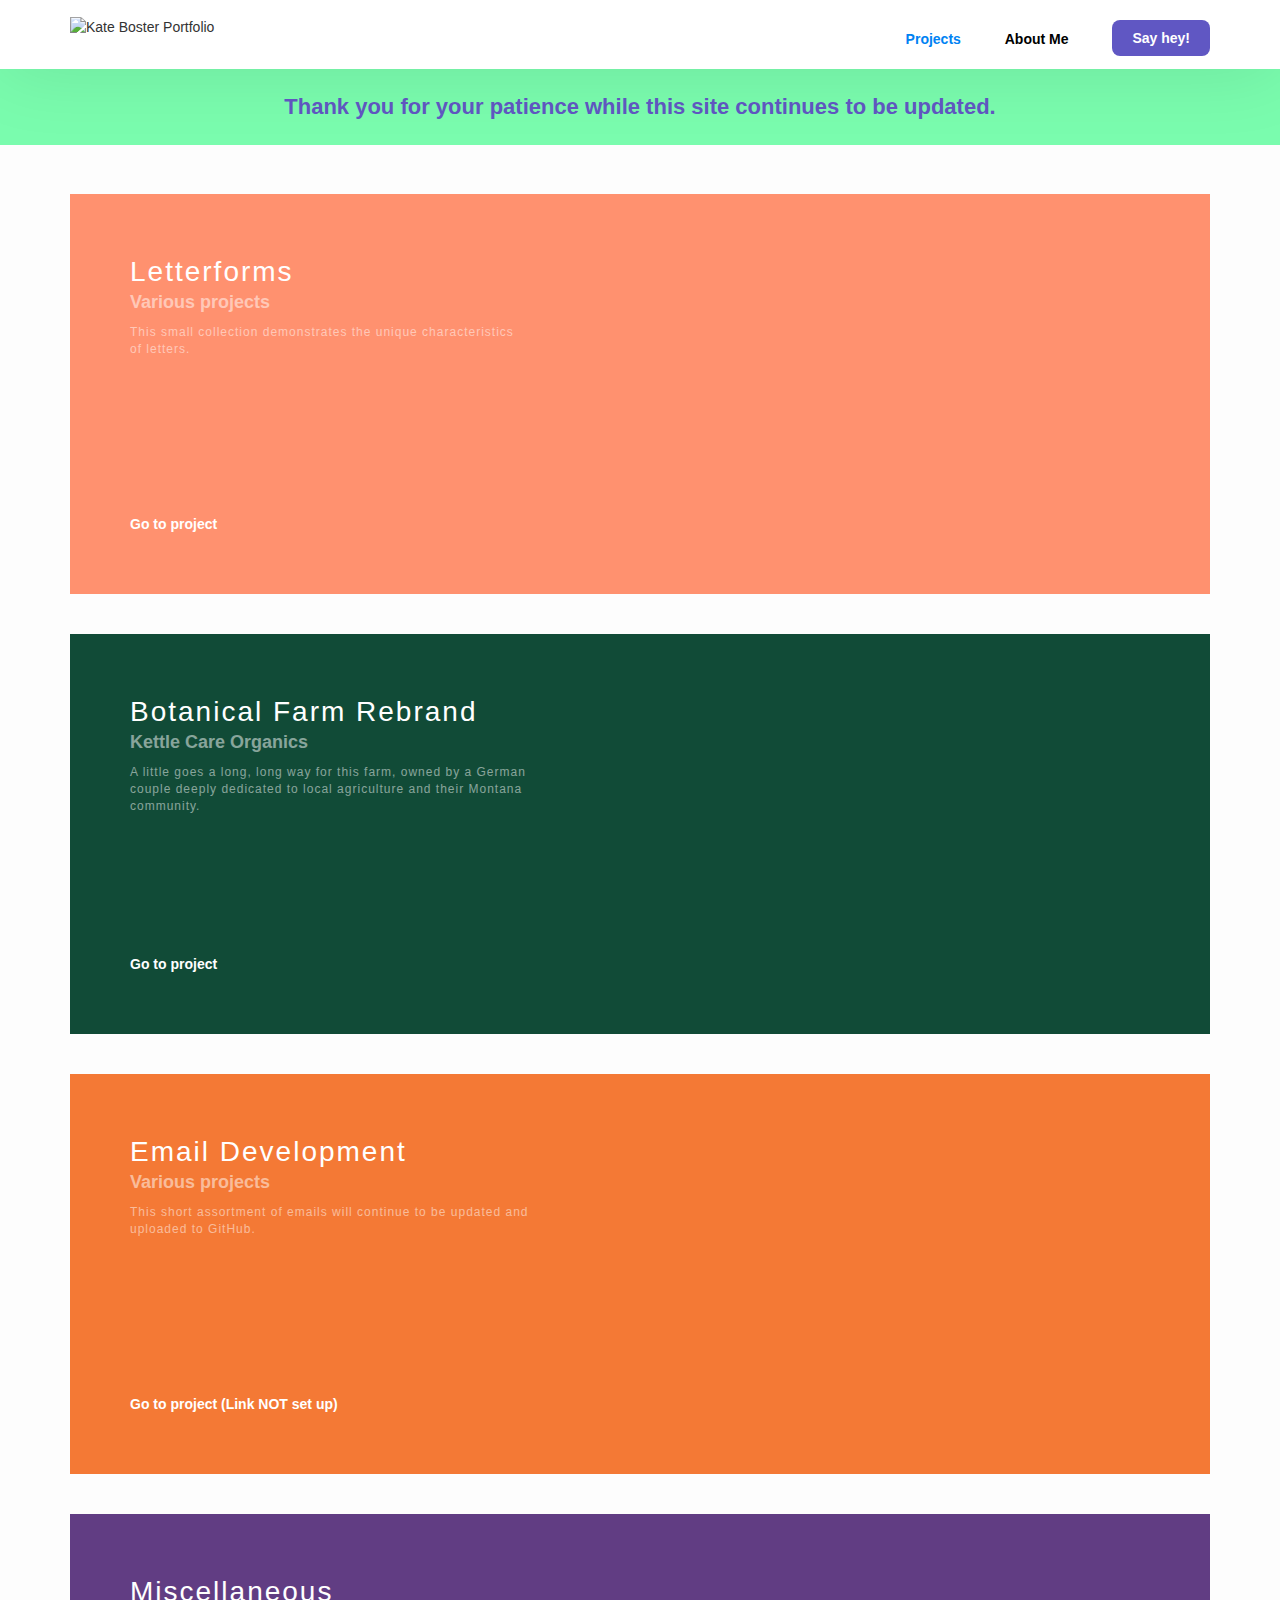
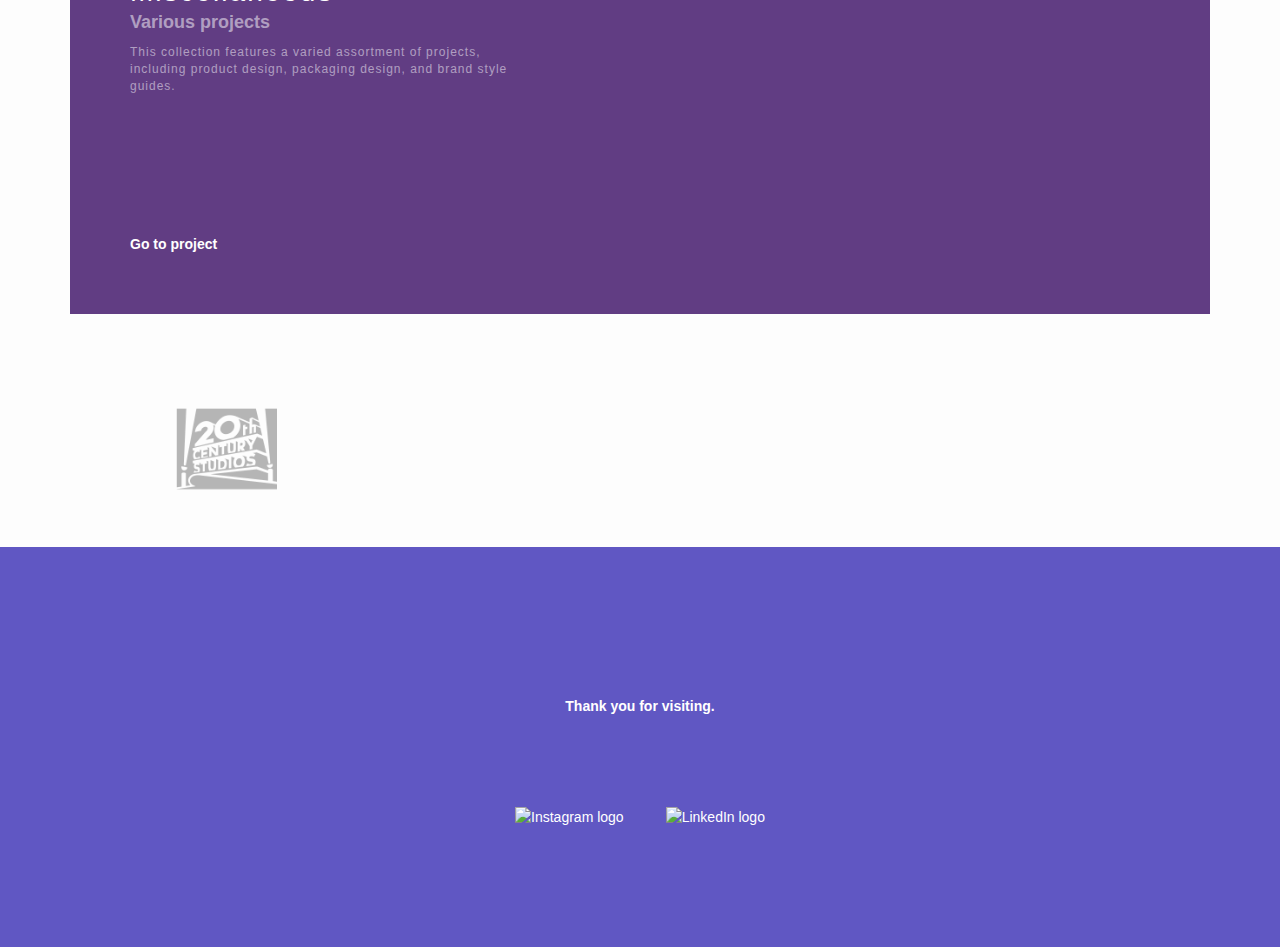
==== index.html @ 457a1add "Uploading directly" ====
<!DOCTYPE html><!--  Last Published: Wed Sep 04 2024 04:30:24 GMT+0000 (Coordinated Universal Time)  -->
<html data-wf-page="66d731d47c9ecb0f7d11a5f3" data-wf-site="66d731d47c9ecb0f7d11a5ff" lang="En">
<head>
  <meta charset="utf-8">
  <title>Kate Boster — Art Director/Sr.Graphic Designer</title>
  <meta content="I&#x27;m a freelance Art Director and Sr. Graphic Designer available to collaborate. I have the Midas touch. Want to find out how?" name="description">
  <meta content="Meet Kate Boster: Designer extraordinaire" property="og:title">
  <meta content="I&#x27;m a freelance Art Director and Sr. Graphic Designer available to collaborate. I have the Midas touch. Want to find out how?" property="og:description">
  <meta content="Meet Kate Boster: Designer extraordinaire" property="twitter:title">
  <meta content="I&#x27;m a freelance Art Director and Sr. Graphic Designer available to collaborate. I have the Midas touch. Want to find out how?" property="twitter:description">
  <meta property="og:type" content="website">
  <meta content="summary_large_image" name="twitter:card">
  <meta content="width=device-width, initial-scale=1" name="viewport">
  <link href="css/normalize.css" rel="stylesheet" type="text/css">
  <link href="css/webflow.css" rel="stylesheet" type="text/css">
  <link href="css/kateboster-c3c0c1fcd51ceb981d095907182e.webflow.css" rel="stylesheet" type="text/css">
  <link href="https://fonts.googleapis.com" rel="preconnect">
  <link href="https://fonts.gstatic.com" rel="preconnect" crossorigin="anonymous">
  <script src="https://ajax.googleapis.com/ajax/libs/webfont/1.6.26/webfont.js" type="text/javascript"></script>
  <script type="text/javascript">WebFont.load({  google: {    families: ["Inter:regular,600","DM Serif Display:regular"]  }});</script>
  <script type="text/javascript">!function(o,c){var n=c.documentElement,t=" w-mod-";n.className+=t+"js",("ontouchstart"in o||o.DocumentTouch&&c instanceof DocumentTouch)&&(n.className+=t+"touch")}(window,document);</script>
  <link href="images/favicon.png" rel="shortcut icon" type="image/x-icon">
  <link href="images/webclip.png" rel="apple-touch-icon">
</head>
<body>
  <div data-collapse="medium" data-animation="default" data-duration="400" data-easing="ease" data-easing2="ease" role="banner" class="navbar w-nav">
    <div class="container w-container">
      <a href="index.html" aria-current="page" class="brand w-nav-brand w--current"><img src="images/HeyKateLogo.gif" loading="lazy" width="196" alt="Kate Boster Portfolio" class="logo"></a>
      <nav role="navigation" class="nav-menu w-nav-menu">
        <a href="index.html" aria-current="page" class="nav-link w-nav-link w--current">Projects</a>
        <a href="about-me.html" class="nav-link w-nav-link">About Me</a>
        <a href="mailto:kateboster@gmail.com?subject=Saying%20hey%20Kate%20from%20your%20updated%20site" class="nav-link button w-nav-link">Say hey!</a>
      </nav>
      <div class="menu-button w-nav-button">
        <div class="icon w-icon-nav-menu"></div>
      </div>
    </div>
  </div>
  <div id="projects" class="section-8">
    <div class="container w-container">
      <h2 class="heading-4">Thank you for your patience while this site continues to be updated.</h2>
    </div>
  </div>
  <section>
    <div class="w-layout-blockcontainer container projects w-container">
      <div class="div-block-project">
        <div class="div-block-11">
          <div class="project-details">
            <h2 class="project-title">Letterforms</h2>
            <h4 class="heading-2">Various projects</h4>
            <p class="paragraph-2">This small collection demonstrates the unique characteristics of letters.</p>
            <a href="letterforms.html" class="link">Go to project</a>
          </div>
        </div><img src="images/KB_Portfolio_CoverImage_Letterforms.png" loading="lazy" sizes="(max-width: 479px) 96vw, (max-width: 767px) 92vw, (max-width: 1919px) 47vw, 770px" srcset="images/KB_Portfolio_CoverImage_Letterforms-p-500.png 500w, images/KB_Portfolio_CoverImage_Letterforms-p-800.png 800w, images/KB_Portfolio_CoverImage_Letterforms.png 1080w" alt="" class="image-5">
      </div>
      <div class="div-block-project color div-block-12">
        <div class="project-details">
          <h2 class="project-title">Botanical Farm Rebrand</h2>
          <h4 class="heading-2">Kettle Care Organics</h4>
          <p class="paragraph-2">A little goes a long, long way for this farm, owned by a German couple deeply dedicated to local agriculture and their Montana community.</p>
          <a href="kettlecare.html" class="link">Go to project</a>
        </div><img src="images/KettleCare1983_kate_boster_cover_3.png" loading="lazy" sizes="(max-width: 479px) 96vw, (max-width: 767px) 92vw, (max-width: 1919px) 47vw, 770px" srcset="images/KettleCare1983_kate_boster_cover_3-p-500.png 500w, images/KettleCare1983_kate_boster_cover_3.png 800w" alt="" class="image-5">
      </div>
      <div class="div-block-project color2">
        <div class="project-details">
          <h2 class="project-title">Email Development</h2>
          <h4 class="heading-2">Various projects</h4>
          <p class="paragraph-2">This short assortment of emails will continue to be updated and uploaded to GitHub.</p>
          <a href="#" class="link">Go to project (Link NOT set up)</a>
        </div><img src="images/COMDATA_ChargePass_3in1.gif" loading="lazy" alt="" class="image-5">
      </div>
      <div class="div-block-project color3">
        <div class="project-details">
          <h2 class="project-title">Miscellaneous</h2>
          <h4 class="heading-2">Various projects</h4>
          <p class="paragraph-2">This collection features a varied assortment of projects, including product design, packaging design, and brand style guides.</p>
          <a href="misc.html" class="link">Go to project</a>
        </div><img src="images/OPRFavoriteThings2017Logo_withslugtext.jpg" loading="lazy" sizes="(max-width: 479px) 96vw, (max-width: 767px) 92vw, (max-width: 1919px) 47vw, 770px" srcset="images/OPRFavoriteThings2017Logo_withslugtext-p-500.jpg 500w, images/OPRFavoriteThings2017Logo_withslugtext-p-800.jpg 800w, images/OPRFavoriteThings2017Logo_withslugtext-p-1080.jpg 1080w, images/OPRFavoriteThings2017Logo_withslugtext-p-1600.jpg 1600w, images/OPRFavoriteThings2017Logo_withslugtext-p-2000.jpg 2000w, images/OPRFavoriteThings2017Logo_withslugtext.jpg 2275w" alt="" class="image-5">
      </div>
    </div>
  </section>
  <section class="section-7">
    <div class="w-layout-blockcontainer container-5 w-container">
      <div class="div-block-8"><img src="images/20thCenturyFox.png" loading="lazy" alt="" class="image-13 icon-scale"><img src="images/UniversalStudios.png" loading="lazy" sizes="(max-width: 479px) 7vw, (max-width: 767px) 8vw, (max-width: 991px) 72.796875px, 112.796875px" srcset="images/UniversalStudios-p-500.png 500w, images/UniversalStudios.png 520w" alt="" class="image-14 icon-scale"><img src="images/OprahMagazine.png" loading="lazy" sizes="(max-width: 479px) 7vw, (max-width: 767px) 8vw, (max-width: 991px) 72.796875px, 112.796875px" srcset="images/OprahMagazine-p-500.png 500w, images/OprahMagazine.png 520w" alt="" class="image-18 icon-scale"><img src="images/PaulMitchell.png" loading="lazy" sizes="(max-width: 767px) 9vw, (max-width: 991px) 72.796875px, 100px" srcset="images/PaulMitchell-p-500.png 500w, images/PaulMitchell.png 520w" alt="" class="image-15 icon-scale"><img src="images/Schwarzkopf.png" loading="lazy" sizes="(max-width: 767px) 9vw, (max-width: 991px) 72.796875px, 112.796875px" srcset="images/Schwarzkopf-p-500.png 500w, images/Schwarzkopf.png 520w" alt="" class="image-16 icon-scale"><img src="images/BootBarn.png" loading="lazy" sizes="(max-width: 767px) 9vw, (max-width: 991px) 72.796875px, 112.796875px" srcset="images/BootBarn-p-500.png 500w, images/BootBarn.png 520w" alt="" class="image-17 icon-scale"></div>
    </div>
  </section>
  <div class="section footer">
    <div class="container w-container">
      <div class="footer-holder"><img src="images/HeyKateLogo.png" loading="lazy" width="187" alt="" class="image">
        <p class="footer-paragraph"><strong>Thank you for visiting.</strong></p>
        <div class="div-block-18">
          <a href="mailto:kateboster@gmail.com?subject=Saying%20hey%20Kate%20from%20your%20updated%20site." class="email w-inline-block"><img src="images/message.png" loading="lazy" sizes="40px" srcset="images/message-p-500.png 500w, images/message.png 512w" alt="" class="image-45"></a>
        </div>
        <div class="social-wrapper">
          <a href="https://www.instagram.com/madly_curious" target="_blank" class="social-link w-inline-block"><img src="images/Instagram.svg" loading="lazy" alt="Instagram logo" class="image-43"></a><img src="images/GitHubIcon.png" loading="lazy" alt="" class="image-6">
          <a href="https://www.linkedin.com/in/kateboster/" class="social-link w-inline-block"><img src="images/LinkedIn.svg" loading="lazy" alt="LinkedIn logo" class="image-42"></a>
        </div>
      </div>
    </div>
  </div>
  <script src="https://d3e54v103j8qbb.cloudfront.net/js/jquery-3.5.1.min.dc5e7f18c8.js?site=66d731d47c9ecb0f7d11a5ff" type="text/javascript" integrity="sha256-9/aliU8dGd2tb6OSsuzixeV4y/faTqgFtohetphbbj0=" crossorigin="anonymous"></script>
  <script src="js/webflow.js" type="text/javascript"></script>
</body>
</html>
---- css/webflow.css ----
@font-face {
  font-family: 'webflow-icons';
  src: url("[data-uri]") format('truetype');
  font-weight: normal;
  font-style: normal;
}
[class^="w-icon-"],
[class*=" w-icon-"] {
  /* use !important to prevent issues with browser extensions that change fonts */
  font-family: 'webflow-icons' !important;
  speak: none;
  font-style: normal;
  font-weight: normal;
  font-variant: normal;
  text-transform: none;
  line-height: 1;
  /* Better Font Rendering =========== */
  -webkit-font-smoothing: antialiased;
  -moz-osx-font-smoothing: grayscale;
}
.w-icon-slider-right:before {
  content: "\e600";
}
.w-icon-slider-left:before {
  content: "\e601";
}
.w-icon-nav-menu:before {
  content: "\e602";
}
.w-icon-arrow-down:before,
.w-icon-dropdown-toggle:before {
  content: "\e603";
}
.w-icon-file-upload-remove:before {
  content: "\e900";
}
.w-icon-file-upload-icon:before {
  content: "\e903";
}
* {
  -webkit-box-sizing: border-box;
  -moz-box-sizing: border-box;
  box-sizing: border-box;
}
html {
  height: 100%;
}
body {
  margin: 0;
  min-height: 100%;
  background-color: #fff;
  font-family: Arial, sans-serif;
  font-size: 14px;
  line-height: 20px;
  color: #333;
}
img {
  max-width: 100%;
  vertical-align: middle;
  display: inline-block;
}
html.w-mod-touch * {
  background-attachment: scroll !important;
}
.w-block {
  display: block;
}
.w-inline-block {
  max-width: 100%;
  display: inline-block;
}
.w-clearfix:before,
.w-clearfix:after {
  content: " ";
  display: table;
  grid-column-start: 1;
  grid-row-start: 1;
  grid-column-end: 2;
  grid-row-end: 2;
}
.w-clearfix:after {
  clear: both;
}
.w-hidden {
  display: none;
}
.w-button {
  display: inline-block;
  padding: 9px 15px;
  background-color: #3898EC;
  color: white;
  border: 0;
  line-height: inherit;
  text-decoration: none;
  cursor: pointer;
  border-radius: 0;
}
input.w-button {
  -webkit-appearance: button;
}
html[data-w-dynpage] [data-w-cloak] {
  color: transparent !important;
}
.w-code-block {
  margin: unset;
}
pre.w-code-block code {
  all: inherit;
}
.w-optimization {
  display: contents;
}
.w-webflow-badge,
.w-webflow-badge * {
  position: static;
  left: auto;
  top: auto;
  right: auto;
  bottom: auto;
  z-index: auto;
  display: block;
  visibility: visible;
  overflow: visible;
  overflow-x: visible;
  overflow-y: visible;
  box-sizing: border-box;
  width: auto;
  height: auto;
  max-height: none;
  max-width: none;
  min-height: 0;
  min-width: 0;
  margin: 0;
  padding: 0;
  float: none;
  clear: none;
  border: 0 none transparent;
  border-radius: 0;
  background: none;
  background-image: none;
  background-position: 0% 0%;
  background-size: auto auto;
  background-repeat: repeat;
  background-origin: padding-box;
  background-clip: border-box;
  background-attachment: scroll;
  background-color: transparent;
  box-shadow: none;
  opacity: 1;
  transform: none;
  transition: none;
  direction: ltr;
  font-family: inherit;
  font-weight: inherit;
  color: inherit;
  font-size: inherit;
  line-height: inherit;
  font-style: inherit;
  font-variant: inherit;
  text-align: inherit;
  letter-spacing: inherit;
  text-decoration: inherit;
  text-indent: 0;
  text-transform: inherit;
  list-style-type: disc;
  text-shadow: none;
  font-smoothing: auto;
  vertical-align: baseline;
  cursor: inherit;
  white-space: inherit;
  word-break: normal;
  word-spacing: normal;
  word-wrap: normal;
}
.w-webflow-badge {
  position: fixed !important;
  display: inline-block !important;
  visibility: visible !important;
  z-index: 2147483647 !important;
  top: auto !important;
  right: 12px !important;
  bottom: 12px !important;
  left: auto !important;
  color: #aaadb0 !important;
  background-color: #fff !important;
  border-radius: 3px !important;
  padding: 6px !important;
  font-size: 12px !important;
  opacity: 1 !important;
  line-height: 14px !important;
  text-decoration: none !important;
  transform: none !important;
  margin: 0 !important;
  width: auto !important;
  height: auto !important;
  overflow: visible !important;
  white-space: nowrap;
  box-shadow: 0 0 0 1px rgba(0, 0, 0, 0.1), 0px 1px 3px rgba(0, 0, 0, 0.1);
  cursor: pointer;
}
.w-webflow-badge > img {
  display: inline-block !important;
  visibility: visible !important;
  opacity: 1 !important;
  vertical-align: middle !important;
}
h1,
h2,
h3,
h4,
h5,
h6 {
  font-weight: bold;
  margin-bottom: 10px;
}
h1 {
  font-size: 38px;
  line-height: 44px;
  margin-top: 20px;
}
h2 {
  font-size: 32px;
  line-height: 36px;
  margin-top: 20px;
}
h3 {
  font-size: 24px;
  line-height: 30px;
  margin-top: 20px;
}
h4 {
  font-size: 18px;
  line-height: 24px;
  margin-top: 10px;
}
h5 {
  font-size: 14px;
  line-height: 20px;
  margin-top: 10px;
}
h6 {
  font-size: 12px;
  line-height: 18px;
  margin-top: 10px;
}
p {
  margin-top: 0;
  margin-bottom: 10px;
}
blockquote {
  margin: 0 0 10px 0;
  padding: 10px 20px;
  border-left: 5px solid #E2E2E2;
  font-size: 18px;
  line-height: 22px;
}
figure {
  margin: 0;
  margin-bottom: 10px;
}
figcaption {
  margin-top: 5px;
  text-align: center;
}
ul,
ol {
  margin-top: 0px;
  margin-bottom: 10px;
  padding-left: 40px;
}
.w-list-unstyled {
  padding-left: 0;
  list-style: none;
}
.w-embed:before,
.w-embed:after {
  content: " ";
  display: table;
  grid-column-start: 1;
  grid-row-start: 1;
  grid-column-end: 2;
  grid-row-end: 2;
}
.w-embed:after {
  clear: both;
}
.w-video {
  width: 100%;
  position: relative;
  padding: 0;
}
.w-video iframe,
.w-video object,
.w-video embed {
  position: absolute;
  top: 0;
  left: 0;
  width: 100%;
  height: 100%;
  border: none;
}
fieldset {
  padding: 0;
  margin: 0;
  border: 0;
}
button,
[type='button'],
[type='reset'] {
  border: 0;
  cursor: pointer;
  -webkit-appearance: button;
}
.w-form {
  margin: 0 0 15px;
}
.w-form-done {
  display: none;
  padding: 20px;
  text-align: center;
  background-color: #dddddd;
}
.w-form-fail {
  display: none;
  margin-top: 10px;
  padding: 10px;
  background-color: #ffdede;
}
label {
  display: block;
  margin-bottom: 5px;
  font-weight: bold;
}
.w-input,
.w-select {
  display: block;
  width: 100%;
  height: 38px;
  padding: 8px 12px;
  margin-bottom: 10px;
  font-size: 14px;
  line-height: 1.42857143;
  color: #333333;
  vertical-align: middle;
  background-color: #ffffff;
  border: 1px solid #cccccc;
}
.w-input::placeholder,
.w-select::placeholder {
  color: #999;
}
.w-input:focus,
.w-select:focus {
  border-color: #3898EC;
  outline: 0;
}
.w-input[disabled],
.w-select[disabled],
.w-input[readonly],
.w-select[readonly],
fieldset[disabled] .w-input,
fieldset[disabled] .w-select {
  cursor: not-allowed;
}
.w-input[disabled]:not(.w-input-disabled),
.w-select[disabled]:not(.w-input-disabled),
.w-input[readonly],
.w-select[readonly],
fieldset[disabled]:not(.w-input-disabled) .w-input,
fieldset[disabled]:not(.w-input-disabled) .w-select {
  background-color: #eeeeee;
}
textarea.w-input,
textarea.w-select {
  height: auto;
}
.w-select {
  background-color: #f3f3f3;
}
.w-select[multiple] {
  height: auto;
}
.w-form-label {
  display: inline-block;
  cursor: pointer;
  font-weight: normal;
  margin-bottom: 0px;
}
.w-radio {
  display: block;
  margin-bottom: 5px;
  padding-left: 20px;
}
.w-radio:before,
.w-radio:after {
  content: " ";
  display: table;
  grid-column-start: 1;
  grid-row-start: 1;
  grid-column-end: 2;
  grid-row-end: 2;
}
.w-radio:after {
  clear: both;
}
.w-radio-input {
  margin: 4px 0 0;
  line-height: normal;
  float: left;
  margin-left: -20px;
}
.w-radio-input {
  margin-top: 3px;
}
.w-file-upload {
  display: block;
  margin-bottom: 10px;
}
.w-file-upload-input {
  width: 0.1px;
  height: 0.1px;
  opacity: 0;
  overflow: hidden;
  position: absolute;
  z-index: -100;
}
.w-file-upload-default,
.w-file-upload-uploading,
.w-file-upload-success {
  display: inline-block;
  color: #333333;
}
.w-file-upload-error {
  display: block;
  margin-top: 10px;
}
.w-file-upload-default.w-hidden,
.w-file-upload-uploading.w-hidden,
.w-file-upload-error.w-hidden,
.w-file-upload-success.w-hidden {
  display: none;
}
.w-file-upload-uploading-btn {
  display: flex;
  font-size: 14px;
  font-weight: normal;
  cursor: pointer;
  margin: 0;
  padding: 8px 12px;
  border: 1px solid #cccccc;
  background-color: #fafafa;
}
.w-file-upload-file {
  display: flex;
  flex-grow: 1;
  justify-content: space-between;
  margin: 0;
  padding: 8px 9px 8px 11px;
  border: 1px solid #cccccc;
  background-color: #fafafa;
}
.w-file-upload-file-name {
  font-size: 14px;
  font-weight: normal;
  display: block;
}
.w-file-remove-link {
  margin-top: 3px;
  margin-left: 10px;
  width: auto;
  height: auto;
  padding: 3px;
  display: block;
  cursor: pointer;
}
.w-icon-file-upload-remove {
  margin: auto;
  font-size: 10px;
}
.w-file-upload-error-msg {
  display: inline-block;
  color: #ea384c;
  padding: 2px 0;
}
.w-file-upload-info {
  display: inline-block;
  line-height: 38px;
  padding: 0 12px;
}
.w-file-upload-label {
  display: inline-block;
  font-size: 14px;
  font-weight: normal;
  cursor: pointer;
  margin: 0;
  padding: 8px 12px;
  border: 1px solid #cccccc;
  background-color: #fafafa;
}
.w-icon-file-upload-icon,
.w-icon-file-upload-uploading {
  display: inline-block;
  margin-right: 8px;
  width: 20px;
}
.w-icon-file-upload-uploading {
  height: 20px;
}
.w-container {
  margin-left: auto;
  margin-right: auto;
  max-width: 940px;
}
.w-container:before,
.w-container:after {
  content: " ";
  display: table;
  grid-column-start: 1;
  grid-row-start: 1;
  grid-column-end: 2;
  grid-row-end: 2;
}
.w-container:after {
  clear: both;
}
.w-container .w-row {
  margin-left: -10px;
  margin-right: -10px;
}
.w-row:before,
.w-row:after {
  content: " ";
  display: table;
  grid-column-start: 1;
  grid-row-start: 1;
  grid-column-end: 2;
  grid-row-end: 2;
}
.w-row:after {
  clear: both;
}
.w-row .w-row {
  margin-left: 0;
  margin-right: 0;
}
.w-col {
  position: relative;
  float: left;
  width: 100%;
  min-height: 1px;
  padding-left: 10px;
  padding-right: 10px;
}
.w-col .w-col {
  padding-left: 0;
  padding-right: 0;
}
.w-col-1 {
  width: 8.33333333%;
}
.w-col-2 {
  width: 16.66666667%;
}
.w-col-3 {
  width: 25%;
}
.w-col-4 {
  width: 33.33333333%;
}
.w-col-5 {
  width: 41.66666667%;
}
.w-col-6 {
  width: 50%;
}
.w-col-7 {
  width: 58.33333333%;
}
.w-col-8 {
  width: 66.66666667%;
}
.w-col-9 {
  width: 75%;
}
.w-col-10 {
  width: 83.33333333%;
}
.w-col-11 {
  width: 91.66666667%;
}
.w-col-12 {
  width: 100%;
}
.w-hidden-main {
  display: none !important;
}
@media screen and (max-width: 991px) {
  .w-container {
    max-width: 728px;
  }
  .w-hidden-main {
    display: inherit !important;
  }
  .w-hidden-medium {
    display: none !important;
  }
  .w-col-medium-1 {
    width: 8.33333333%;
  }
  .w-col-medium-2 {
    width: 16.66666667%;
  }
  .w-col-medium-3 {
    width: 25%;
  }
  .w-col-medium-4 {
    width: 33.33333333%;
  }
  .w-col-medium-5 {
    width: 41.66666667%;
  }
  .w-col-medium-6 {
    width: 50%;
  }
  .w-col-medium-7 {
    width: 58.33333333%;
  }
  .w-col-medium-8 {
    width: 66.66666667%;
  }
  .w-col-medium-9 {
    width: 75%;
  }
  .w-col-medium-10 {
    width: 83.33333333%;
  }
  .w-col-medium-11 {
    width: 91.66666667%;
  }
  .w-col-medium-12 {
    width: 100%;
  }
  .w-col-stack {
    width: 100%;
    left: auto;
    right: auto;
  }
}
@media screen and (max-width: 767px) {
  .w-hidden-main {
    display: inherit !important;
  }
  .w-hidden-medium {
    display: inherit !important;
  }
  .w-hidden-small {
    display: none !important;
  }
  .w-row,
  .w-container .w-row {
    margin-left: 0;
    margin-right: 0;
  }
  .w-col {
    width: 100%;
    left: auto;
    right: auto;
  }
  .w-col-small-1 {
    width: 8.33333333%;
  }
  .w-col-small-2 {
    width: 16.66666667%;
  }
  .w-col-small-3 {
    width: 25%;
  }
  .w-col-small-4 {
    width: 33.33333333%;
  }
  .w-col-small-5 {
    width: 41.66666667%;
  }
  .w-col-small-6 {
    width: 50%;
  }
  .w-col-small-7 {
    width: 58.33333333%;
  }
  .w-col-small-8 {
    width: 66.66666667%;
  }
  .w-col-small-9 {
    width: 75%;
  }
  .w-col-small-10 {
    width: 83.33333333%;
  }
  .w-col-small-11 {
    width: 91.66666667%;
  }
  .w-col-small-12 {
    width: 100%;
  }
}
@media screen and (max-width: 479px) {
  .w-container {
    max-width: none;
  }
  .w-hidden-main {
    display: inherit !important;
  }
  .w-hidden-medium {
    display: inherit !important;
  }
  .w-hidden-small {
    display: inherit !important;
  }
  .w-hidden-tiny {
    display: none !important;
  }
  .w-col {
    width: 100%;
  }
  .w-col-tiny-1 {
    width: 8.33333333%;
  }
  .w-col-tiny-2 {
    width: 16.66666667%;
  }
  .w-col-tiny-3 {
    width: 25%;
  }
  .w-col-tiny-4 {
    width: 33.33333333%;
  }
  .w-col-tiny-5 {
    width: 41.66666667%;
  }
  .w-col-tiny-6 {
    width: 50%;
  }
  .w-col-tiny-7 {
    width: 58.33333333%;
  }
  .w-col-tiny-8 {
    width: 66.66666667%;
  }
  .w-col-tiny-9 {
    width: 75%;
  }
  .w-col-tiny-10 {
    width: 83.33333333%;
  }
  .w-col-tiny-11 {
    width: 91.66666667%;
  }
  .w-col-tiny-12 {
    width: 100%;
  }
}
.w-widget {
  position: relative;
}
.w-widget-map {
  width: 100%;
  height: 400px;
}
.w-widget-map label {
  width: auto;
  display: inline;
}
.w-widget-map img {
  max-width: inherit;
}
.w-widget-map .gm-style-iw {
  text-align: center;
}
.w-widget-map .gm-style-iw > button {
  display: none !important;
}
.w-widget-twitter {
  overflow: hidden;
}
.w-widget-twitter-count-shim {
  display: inline-block;
  vertical-align: top;
  position: relative;
  width: 28px;
  height: 20px;
  text-align: center;
  background: white;
  border: #758696 solid 1px;
  border-radius: 3px;
}
.w-widget-twitter-count-shim * {
  pointer-events: none;
  user-select: none;
}
.w-widget-twitter-count-shim .w-widget-twitter-count-inner {
  position: relative;
  font-size: 15px;
  line-height: 12px;
  text-align: center;
  color: #999;
  font-family: serif;
}
.w-widget-twitter-count-shim .w-widget-twitter-count-clear {
  position: relative;
  display: block;
}
.w-widget-twitter-count-shim.w--large {
  width: 36px;
  height: 28px;
}
.w-widget-twitter-count-shim.w--large .w-widget-twitter-count-inner {
  font-size: 18px;
  line-height: 18px;
}
.w-widget-twitter-count-shim:not(.w--vertical) {
  margin-left: 5px;
  margin-right: 8px;
}
.w-widget-twitter-count-shim:not(.w--vertical).w--large {
  margin-left: 6px;
}
.w-widget-twitter-count-shim:not(.w--vertical):before,
.w-widget-twitter-count-shim:not(.w--vertical):after {
  top: 50%;
  left: 0;
  border: solid transparent;
  content: ' ';
  height: 0;
  width: 0;
  position: absolute;
  pointer-events: none;
}
.w-widget-twitter-count-shim:not(.w--vertical):before {
  border-color: rgba(117, 134, 150, 0);
  border-right-color: #5d6c7b;
  border-width: 4px;
  margin-left: -9px;
  margin-top: -4px;
}
.w-widget-twitter-count-shim:not(.w--vertical).w--large:before {
  border-width: 5px;
  margin-left: -10px;
  margin-top: -5px;
}
.w-widget-twitter-count-shim:not(.w--vertical):after {
  border-color: rgba(255, 255, 255, 0);
  border-right-color: white;
  border-width: 4px;
  margin-left: -8px;
  margin-top: -4px;
}
.w-widget-twitter-count-shim:not(.w--vertical).w--large:after {
  border-width: 5px;
  margin-left: -9px;
  margin-top: -5px;
}
.w-widget-twitter-count-shim.w--vertical {
  width: 61px;
  height: 33px;
  margin-bottom: 8px;
}
.w-widget-twitter-count-shim.w--vertical:before,
.w-widget-twitter-count-shim.w--vertical:after {
  top: 100%;
  left: 50%;
  border: solid transparent;
  content: ' ';
  height: 0;
  width: 0;
  position: absolute;
  pointer-events: none;
}
.w-widget-twitter-count-shim.w--vertical:before {
  border-color: rgba(117, 134, 150, 0);
  border-top-color: #5d6c7b;
  border-width: 5px;
  margin-left: -5px;
}
.w-widget-twitter-count-shim.w--vertical:after {
  border-color: rgba(255, 255, 255, 0);
  border-top-color: white;
  border-width: 4px;
  margin-left: -4px;
}
.w-widget-twitter-count-shim.w--vertical .w-widget-twitter-count-inner {
  font-size: 18px;
  line-height: 22px;
}
.w-widget-twitter-count-shim.w--vertical.w--large {
  width: 76px;
}
.w-background-video {
  position: relative;
  overflow: hidden;
  height: 500px;
  color: white;
}
.w-background-video > video {
  background-size: cover;
  background-position: 50% 50%;
  position: absolute;
  margin: auto;
  width: 100%;
  height: 100%;
  right: -100%;
  bottom: -100%;
  top: -100%;
  left: -100%;
  object-fit: cover;
  z-index: -100;
}
.w-background-video > video::-webkit-media-controls-start-playback-button {
  display: none !important;
  -webkit-appearance: none;
}
.w-background-video--control {
  position: absolute;
  bottom: 1em;
  right: 1em;
  background-color: transparent;
  padding: 0;
}
.w-background-video--control > [hidden] {
  display: none !important;
}
.w-slider {
  position: relative;
  height: 300px;
  text-align: center;
  background: #dddddd;
  clear: both;
  -webkit-tap-highlight-color: rgba(0, 0, 0, 0);
  tap-highlight-color: rgba(0, 0, 0, 0);
}
.w-slider-mask {
  position: relative;
  display: block;
  overflow: hidden;
  z-index: 1;
  left: 0;
  right: 0;
  height: 100%;
  white-space: nowrap;
}
.w-slide {
  position: relative;
  display: inline-block;
  vertical-align: top;
  width: 100%;
  height: 100%;
  white-space: normal;
  text-align: left;
}
.w-slider-nav {
  position: absolute;
  z-index: 2;
  top: auto;
  right: 0;
  bottom: 0;
  left: 0;
  margin: auto;
  padding-top: 10px;
  height: 40px;
  text-align: center;
  -webkit-tap-highlight-color: rgba(0, 0, 0, 0);
  tap-highlight-color: rgba(0, 0, 0, 0);
}
.w-slider-nav.w-round > div {
  border-radius: 100%;
}
.w-slider-nav.w-num > div {
  width: auto;
  height: auto;
  padding: 0.2em 0.5em;
  font-size: inherit;
  line-height: inherit;
}
.w-slider-nav.w-shadow > div {
  box-shadow: 0 0 3px rgba(51, 51, 51, 0.4);
}
.w-slider-nav-invert {
  color: #fff;
}
.w-slider-nav-invert > div {
  background-color: rgba(34, 34, 34, 0.4);
}
.w-slider-nav-invert > div.w-active {
  background-color: #222;
}
.w-slider-dot {
  position: relative;
  display: inline-block;
  width: 1em;
  height: 1em;
  background-color: rgba(255, 255, 255, 0.4);
  cursor: pointer;
  margin: 0 3px 0.5em;
  transition: background-color 100ms, color 100ms;
}
.w-slider-dot.w-active {
  background-color: #fff;
}
.w-slider-dot:focus {
  outline: none;
  box-shadow: 0px 0px 0px 2px #fff;
}
.w-slider-dot:focus.w-active {
  box-shadow: none;
}
.w-slider-arrow-left,
.w-slider-arrow-right {
  position: absolute;
  width: 80px;
  top: 0;
  right: 0;
  bottom: 0;
  left: 0;
  margin: auto;
  cursor: pointer;
  overflow: hidden;
  color: white;
  font-size: 40px;
  -webkit-tap-highlight-color: rgba(0, 0, 0, 0);
  tap-highlight-color: rgba(0, 0, 0, 0);
  user-select: none;
}
.w-slider-arrow-left [class^='w-icon-'],
.w-slider-arrow-right [class^='w-icon-'],
.w-slider-arrow-left [class*=' w-icon-'],
.w-slider-arrow-right [class*=' w-icon-'] {
  position: absolute;
}
.w-slider-arrow-left:focus,
.w-slider-arrow-right:focus {
  outline: 0;
}
.w-slider-arrow-left {
  z-index: 3;
  right: auto;
}
.w-slider-arrow-right {
  z-index: 4;
  left: auto;
}
.w-icon-slider-left,
.w-icon-slider-right {
  top: 0;
  right: 0;
  bottom: 0;
  left: 0;
  margin: auto;
  width: 1em;
  height: 1em;
}
.w-slider-aria-label {
  border: 0;
  clip: rect(0 0 0 0);
  height: 1px;
  margin: -1px;
  overflow: hidden;
  padding: 0;
  position: absolute;
  width: 1px;
}
.w-slider-force-show {
  display: block !important;
}
.w-dropdown {
  display: inline-block;
  position: relative;
  text-align: left;
  margin-left: auto;
  margin-right: auto;
  z-index: 900;
}
.w-dropdown-btn,
.w-dropdown-toggle,
.w-dropdown-link {
  position: relative;
  vertical-align: top;
  text-decoration: none;
  color: #222222;
  padding: 20px;
  text-align: left;
  margin-left: auto;
  margin-right: auto;
  white-space: nowrap;
}
.w-dropdown-toggle {
  user-select: none;
  display: inline-block;
  cursor: pointer;
  padding-right: 40px;
}
.w-dropdown-toggle:focus {
  outline: 0;
}
.w-icon-dropdown-toggle {
  position: absolute;
  top: 0;
  right: 0;
  bottom: 0;
  margin: auto;
  margin-right: 20px;
  width: 1em;
  height: 1em;
}
.w-dropdown-list {
  position: absolute;
  background: #dddddd;
  display: none;
  min-width: 100%;
}
.w-dropdown-list.w--open {
  display: block;
}
.w-dropdown-link {
  padding: 10px 20px;
  display: block;
  color: #222222;
}
.w-dropdown-link.w--current {
  color: #0082f3;
}
.w-dropdown-link:focus {
  outline: 0;
}
@media screen and (max-width: 767px) {
  .w-nav-brand {
    padding-left: 10px;
  }
}
/**
 * ## Note
 * Safari (on both iOS and OS X) does not handle viewport units (vh, vw) well.
 * For example percentage units do not work on descendants of elements that
 * have any dimensions expressed in viewport units. It also doesn’t handle them at
 * all in `calc()`.
 */
/**
 * Wrapper around all lightbox elements
 *
 * 1. Since the lightbox can receive focus, IE also gives it an outline.
 * 2. Fixes flickering on Chrome when a transition is in progress
 *    underneath the lightbox.
 */
.w-lightbox-backdrop {
  cursor: auto;
  font-style: normal;
  letter-spacing: normal;
  list-style: disc;
  text-indent: 0;
  text-shadow: none;
  text-transform: none;
  visibility: visible;
  white-space: normal;
  word-break: normal;
  word-spacing: normal;
  word-wrap: normal;
  position: fixed;
  top: 0;
  right: 0;
  bottom: 0;
  left: 0;
  color: #fff;
  font-family: "Helvetica Neue", Helvetica, Ubuntu, "Segoe UI", Verdana, sans-serif;
  font-size: 17px;
  line-height: 1.2;
  font-weight: 300;
  text-align: center;
  background: rgba(0, 0, 0, 0.9);
  z-index: 2000;
  outline: 0;
  /* 1 */
  opacity: 0;
  -webkit-user-select: none;
  -moz-user-select: none;
  -webkit-tap-highlight-color: transparent;
  -webkit-transform: translate(0, 0);
  /* 2 */
}
/**
 * Neat trick to bind the rubberband effect to our canvas instead of the whole
 * document on iOS. It also prevents a bug that causes the document underneath to scroll.
 */
.w-lightbox-backdrop,
.w-lightbox-container {
  height: 100%;
  overflow: auto;
  -webkit-overflow-scrolling: touch;
}
.w-lightbox-content {
  position: relative;
  height: 100vh;
  overflow: hidden;
}
.w-lightbox-view {
  position: absolute;
  width: 100vw;
  height: 100vh;
  opacity: 0;
}
.w-lightbox-view:before {
  content: "";
  height: 100vh;
}
/* .w-lightbox-content */
.w-lightbox-group,
.w-lightbox-group .w-lightbox-view,
.w-lightbox-group .w-lightbox-view:before {
  height: 86vh;
}
.w-lightbox-frame,
.w-lightbox-view:before {
  display: inline-block;
  vertical-align: middle;
}
/*
 * 1. Remove default margin set by user-agent on the <figure> element.
 */
.w-lightbox-figure {
  position: relative;
  margin: 0;
  /* 1 */
}
.w-lightbox-group .w-lightbox-figure {
  cursor: pointer;
}
/**
 * IE adds image dimensions as width and height attributes on the IMG tag,
 * but we need both width and height to be set to auto to enable scaling.
 */
.w-lightbox-img {
  width: auto;
  height: auto;
  max-width: none;
}
/**
 * 1. Reset if style is set by user on "All Images"
 */
.w-lightbox-image {
  display: block;
  float: none;
  /* 1 */
  max-width: 100vw;
  max-height: 100vh;
}
.w-lightbox-group .w-lightbox-image {
  max-height: 86vh;
}
.w-lightbox-caption {
  position: absolute;
  right: 0;
  bottom: 0;
  left: 0;
  padding: 0.5em 1em;
  background: rgba(0, 0, 0, 0.4);
  text-align: left;
  text-overflow: ellipsis;
  white-space: nowrap;
  overflow: hidden;
}
.w-lightbox-embed {
  position: absolute;
  top: 0;
  right: 0;
  bottom: 0;
  left: 0;
  width: 100%;
  height: 100%;
}
.w-lightbox-control {
  position: absolute;
  top: 0;
  width: 4em;
  background-size: 24px;
  background-repeat: no-repeat;
  background-position: center;
  cursor: pointer;
  -webkit-transition: all 0.3s;
  transition: all 0.3s;
}
.w-lightbox-left {
  display: none;
  bottom: 0;
  left: 0;
  /* <svg xmlns="http://www.w3.org/2000/svg" viewBox="-20 0 24 40" width="24" height="40"><g transform="rotate(45)"><path d="m0 0h5v23h23v5h-28z" opacity=".4"/><path d="m1 1h3v23h23v3h-26z" fill="#fff"/></g></svg> */
  background-image: url("[data-uri]");
}
.w-lightbox-right {
  display: none;
  right: 0;
  bottom: 0;
  /* <svg xmlns="http://www.w3.org/2000/svg" viewBox="-4 0 24 40" width="24" height="40"><g transform="rotate(45)"><path d="m0-0h28v28h-5v-23h-23z" opacity=".4"/><path d="m1 1h26v26h-3v-23h-23z" fill="#fff"/></g></svg> */
  background-image: url("[data-uri]");
}
/*
 * Without specifying the with and height inside the SVG, all versions of IE render the icon too small.
 * The bug does not seem to manifest itself if the elements are tall enough such as the above arrows.
 * (http://stackoverflow.com/questions/16092114/background-size-differs-in-internet-explorer)
 */
.w-lightbox-close {
  right: 0;
  height: 2.6em;
  /* <svg xmlns="http://www.w3.org/2000/svg" viewBox="-4 0 18 17" width="18" height="17"><g transform="rotate(45)"><path d="m0 0h7v-7h5v7h7v5h-7v7h-5v-7h-7z" opacity=".4"/><path d="m1 1h7v-7h3v7h7v3h-7v7h-3v-7h-7z" fill="#fff"/></g></svg> */
  background-image: url("[data-uri]");
  background-size: 18px;
}
/**
 * 1. All IE versions add extra space at the bottom without this.
 */
.w-lightbox-strip {
  position: absolute;
  bottom: 0;
  left: 0;
  right: 0;
  padding: 0 1vh;
  line-height: 0;
  /* 1 */
  white-space: nowrap;
  overflow-x: auto;
  overflow-y: hidden;
}
/*
 * 1. We use content-box to avoid having to do `width: calc(10vh + 2vw)`
 *    which doesn’t work in Safari anyway.
 * 2. Chrome renders images pixelated when switching to GPU. Making sure
 *    the parent is also rendered on the GPU (by setting translate3d for
 *    example) fixes this behavior.
 */
.w-lightbox-item {
  display: inline-block;
  width: 10vh;
  padding: 2vh 1vh;
  box-sizing: content-box;
  /* 1 */
  cursor: pointer;
  -webkit-transform: translate3d(0, 0, 0);
  /* 2 */
}
.w-lightbox-active {
  opacity: 0.3;
}
.w-lightbox-thumbnail {
  position: relative;
  height: 10vh;
  background: #222;
  overflow: hidden;
}
.w-lightbox-thumbnail-image {
  position: absolute;
  top: 0;
  left: 0;
}
.w-lightbox-thumbnail .w-lightbox-tall {
  top: 50%;
  width: 100%;
  -webkit-transform: translate(0, -50%);
  transform: translate(0, -50%);
}
.w-lightbox-thumbnail .w-lightbox-wide {
  left: 50%;
  height: 100%;
  -webkit-transform: translate(-50%, 0);
  transform: translate(-50%, 0);
}
/*
 * Spinner
 *
 * Absolute pixel values are used to avoid rounding errors that would cause
 * the white spinning element to be misaligned with the track.
 */
.w-lightbox-spinner {
  position: absolute;
  top: 50%;
  left: 50%;
  box-sizing: border-box;
  width: 40px;
  height: 40px;
  margin-top: -20px;
  margin-left: -20px;
  border: 5px solid rgba(0, 0, 0, 0.4);
  border-radius: 50%;
  -webkit-animation: spin 0.8s infinite linear;
  animation: spin 0.8s infinite linear;
}
.w-lightbox-spinner:after {
  content: "";
  position: absolute;
  top: -4px;
  right: -4px;
  bottom: -4px;
  left: -4px;
  border: 3px solid transparent;
  border-bottom-color: #fff;
  border-radius: 50%;
}
/*
 * Utility classes
 */
.w-lightbox-hide {
  display: none;
}
.w-lightbox-noscroll {
  overflow: hidden;
}
@media (min-width: 768px) {
  .w-lightbox-content {
    height: 96vh;
    margin-top: 2vh;
  }
  .w-lightbox-view,
  .w-lightbox-view:before {
    height: 96vh;
  }
  /* .w-lightbox-content */
  .w-lightbox-group,
  .w-lightbox-group .w-lightbox-view,
  .w-lightbox-group .w-lightbox-view:before {
    height: 84vh;
  }
  .w-lightbox-image {
    max-width: 96vw;
    max-height: 96vh;
  }
  .w-lightbox-group .w-lightbox-image {
    max-width: 82.3vw;
    max-height: 84vh;
  }
  .w-lightbox-left,
  .w-lightbox-right {
    display: block;
    opacity: 0.5;
  }
  .w-lightbox-close {
    opacity: 0.8;
  }
  .w-lightbox-control:hover {
    opacity: 1;
  }
}
.w-lightbox-inactive,
.w-lightbox-inactive:hover {
  opacity: 0;
}
.w-richtext:before,
.w-richtext:after {
  content: " ";
  display: table;
  grid-column-start: 1;
  grid-row-start: 1;
  grid-column-end: 2;
  grid-row-end: 2;
}
.w-richtext:after {
  clear: both;
}
.w-richtext[contenteditable="true"]:before,
.w-richtext[contenteditable="true"]:after {
  white-space: initial;
}
.w-richtext ol,
.w-richtext ul {
  overflow: hidden;
}
.w-richtext .w-richtext-figure-selected.w-richtext-figure-type-video div:after,
.w-richtext .w-richtext-figure-selected[data-rt-type="video"] div:after {
  outline: 2px solid #2895f7;
}
.w-richtext .w-richtext-figure-selected.w-richtext-figure-type-image div,
.w-richtext .w-richtext-figure-selected[data-rt-type="image"] div {
  outline: 2px solid #2895f7;
}
.w-richtext figure.w-richtext-figure-type-video > div:after,
.w-richtext figure[data-rt-type="video"] > div:after {
  content: '';
  position: absolute;
  display: none;
  left: 0;
  top: 0;
  right: 0;
  bottom: 0;
}
.w-richtext figure {
  position: relative;
  max-width: 60%;
}
.w-richtext figure > div:before {
  cursor: default!important;
}
.w-richtext figure img {
  width: 100%;
}
.w-richtext figure figcaption.w-richtext-figcaption-placeholder {
  opacity: 0.6;
}
.w-richtext figure div {
  /* fix incorrectly sized selection border in the data manager */
  font-size: 0px;
  color: transparent;
}
.w-richtext figure.w-richtext-figure-type-image,
.w-richtext figure[data-rt-type="image"] {
  display: table;
}
.w-richtext figure.w-richtext-figure-type-image > div,
.w-richtext figure[data-rt-type="image"] > div {
  display: inline-block;
}
.w-richtext figure.w-richtext-figure-type-image > figcaption,
.w-richtext figure[data-rt-type="image"] > figcaption {
  display: table-caption;
  caption-side: bottom;
}
.w-richtext figure.w-richtext-figure-type-video,
.w-richtext figure[data-rt-type="video"] {
  width: 60%;
  height: 0;
}
.w-richtext figure.w-richtext-figure-type-video iframe,
.w-richtext figure[data-rt-type="video"] iframe {
  position: absolute;
  top: 0;
  left: 0;
  width: 100%;
  height: 100%;
}
.w-richtext figure.w-richtext-figure-type-video > div,
.w-richtext figure[data-rt-type="video"] > div {
  width: 100%;
}
.w-richtext figure.w-richtext-align-center {
  margin-right: auto;
  margin-left: auto;
  clear: both;
}
.w-richtext figure.w-richtext-align-center.w-richtext-figure-type-image > div,
.w-richtext figure.w-richtext-align-center[data-rt-type="image"] > div {
  max-width: 100%;
}
.w-richtext figure.w-richtext-align-normal {
  clear: both;
}
.w-richtext figure.w-richtext-align-fullwidth {
  width: 100%;
  max-width: 100%;
  text-align: center;
  clear: both;
  display: block;
  margin-right: auto;
  margin-left: auto;
}
.w-richtext figure.w-richtext-align-fullwidth > div {
  display: inline-block;
  /* padding-bottom is used for aspect ratios in video figures
      we want the div to inherit that so hover/selection borders in the designer-canvas
      fit right*/
  padding-bottom: inherit;
}
.w-richtext figure.w-richtext-align-fullwidth > figcaption {
  display: block;
}
.w-richtext figure.w-richtext-align-floatleft {
  float: left;
  margin-right: 15px;
  clear: none;
}
.w-richtext figure.w-richtext-align-floatright {
  float: right;
  margin-left: 15px;
  clear: none;
}
.w-nav {
  position: relative;
  background: #dddddd;
  z-index: 1000;
}
.w-nav:before,
.w-nav:after {
  content: " ";
  display: table;
  grid-column-start: 1;
  grid-row-start: 1;
  grid-column-end: 2;
  grid-row-end: 2;
}
.w-nav:after {
  clear: both;
}
.w-nav-brand {
  position: relative;
  float: left;
  text-decoration: none;
  color: #333333;
}
.w-nav-link {
  position: relative;
  display: inline-block;
  vertical-align: top;
  text-decoration: none;
  color: #222222;
  padding: 20px;
  text-align: left;
  margin-left: auto;
  margin-right: auto;
}
.w-nav-link.w--current {
  color: #0082f3;
}
.w-nav-menu {
  position: relative;
  float: right;
}
[data-nav-menu-open] {
  display: block !important;
  position: absolute;
  top: 100%;
  left: 0;
  right: 0;
  background: #C8C8C8;
  text-align: center;
  overflow: visible;
  min-width: 200px;
}
.w--nav-link-open {
  display: block;
  position: relative;
}
.w-nav-overlay {
  position: absolute;
  overflow: hidden;
  display: none;
  top: 100%;
  left: 0;
  right: 0;
  width: 100%;
}
.w-nav-overlay [data-nav-menu-open] {
  top: 0;
}
.w-nav[data-animation='over-left'] .w-nav-overlay {
  width: auto;
}
.w-nav[data-animation='over-left'] .w-nav-overlay,
.w-nav[data-animation='over-left'] [data-nav-menu-open] {
  right: auto;
  z-index: 1;
  top: 0;
}
.w-nav[data-animation='over-right'] .w-nav-overlay {
  width: auto;
}
.w-nav[data-animation='over-right'] .w-nav-overlay,
.w-nav[data-animation='over-right'] [data-nav-menu-open] {
  left: auto;
  z-index: 1;
  top: 0;
}
.w-nav-button {
  position: relative;
  float: right;
  padding: 18px;
  font-size: 24px;
  display: none;
  cursor: pointer;
  -webkit-tap-highlight-color: rgba(0, 0, 0, 0);
  tap-highlight-color: rgba(0, 0, 0, 0);
  user-select: none;
}
.w-nav-button:focus {
  outline: 0;
}
.w-nav-button.w--open {
  background-color: #C8C8C8;
  color: white;
}
.w-nav[data-collapse='all'] .w-nav-menu {
  display: none;
}
.w-nav[data-collapse='all'] .w-nav-button {
  display: block;
}
.w--nav-dropdown-open {
  display: block;
}
.w--nav-dropdown-toggle-open {
  display: block;
}
.w--nav-dropdown-list-open {
  position: static;
}
@media screen and (max-width: 991px) {
  .w-nav[data-collapse='medium'] .w-nav-menu {
    display: none;
  }
  .w-nav[data-collapse='medium'] .w-nav-button {
    display: block;
  }
}
@media screen and (max-width: 767px) {
  .w-nav[data-collapse='small'] .w-nav-menu {
    display: none;
  }
  .w-nav[data-collapse='small'] .w-nav-button {
    display: block;
  }
  .w-nav-brand {
    padding-left: 10px;
  }
}
@media screen and (max-width: 479px) {
  .w-nav[data-collapse='tiny'] .w-nav-menu {
    display: none;
  }
  .w-nav[data-collapse='tiny'] .w-nav-button {
    display: block;
  }
}
.w-tabs {
  position: relative;
}
.w-tabs:before,
.w-tabs:after {
  content: " ";
  display: table;
  grid-column-start: 1;
  grid-row-start: 1;
  grid-column-end: 2;
  grid-row-end: 2;
}
.w-tabs:after {
  clear: both;
}
.w-tab-menu {
  position: relative;
}
.w-tab-link {
  position: relative;
  display: inline-block;
  vertical-align: top;
  text-decoration: none;
  padding: 9px 30px;
  text-align: left;
  cursor: pointer;
  color: #222222;
  background-color: #dddddd;
}
.w-tab-link.w--current {
  background-color: #C8C8C8;
}
.w-tab-link:focus {
  outline: 0;
}
.w-tab-content {
  position: relative;
  display: block;
  overflow: hidden;
}
.w-tab-pane {
  position: relative;
  display: none;
}
.w--tab-active {
  display: block;
}
@media screen and (max-width: 479px) {
  .w-tab-link {
    display: block;
  }
}
.w-ix-emptyfix:after {
  content: "";
}
@keyframes spin {
  0% {
    transform: rotate(0deg);
  }
  100% {
    transform: rotate(360deg);
  }
}
.w-dyn-empty {
  padding: 10px;
  background-color: #dddddd;
}
.w-dyn-hide {
  display: none !important;
}
.w-dyn-bind-empty {
  display: none !important;
}
.w-condition-invisible {
  display: none !important;
}
.wf-layout-layout {
  display: grid;
}
.w-code-component > * {
  height: 100%;
  width: 100%;
  position: absolute;
  top: 0;
  left: 0;
}
---- css/kateboster-c3c0c1fcd51ceb981d095907182e.webflow.css ----
:root {
  --main-brand-color: #6057c3;
  --translucent-white: #ffffffde;
  --translucent-black: #000000a8;
  --secondary-brand-color: #cab7fe;
  --dark-dark-dark-gray-blue: #171718;
  --earthy-sherbert: #ac4143;
  --sherbert: #fc8f68;
}

.w-layout-blockcontainer {
  max-width: 940px;
  margin-left: auto;
  margin-right: auto;
  display: block;
}

.w-layout-grid {
  grid-row-gap: 16px;
  grid-column-gap: 16px;
  grid-template-rows: auto auto;
  grid-template-columns: 1fr 1fr;
  grid-auto-columns: 1fr;
  display: grid;
}

.w-form-formrecaptcha {
  margin-bottom: 8px;
}

@media screen and (max-width: 991px) {
  .w-layout-blockcontainer {
    max-width: 728px;
  }
}

@media screen and (max-width: 767px) {
  .w-layout-blockcontainer {
    max-width: none;
  }
}

body {
  color: #000;
  background-color: #fdfdfd;
  flex-direction: column;
  font-family: Inter, sans-serif;
  font-size: 14px;
  line-height: 20px;
  display: flex;
}

h2 {
  margin-top: 20px;
  margin-bottom: 10px;
  font-family: DM Serif Display, sans-serif;
  font-size: 32px;
  font-weight: 400;
  line-height: 36px;
}

p {
  max-width: 60ch;
  margin-bottom: 10px;
}

a {
  color: #fff;
  text-decoration: none;
}

.section {
  padding-top: 40px;
  padding-bottom: 40px;
}

.section.footer {
  background-color: var(--main-brand-color);
  color: #fff;
  justify-content: center;
  align-items: center;
  height: 400px;
  margin-top: 0;
  margin-bottom: 0;
  display: flex;
  position: relative;
}

.section.testimonial {
  color: #fff;
  padding-top: 100px;
  padding-bottom: 100px;
}

.heading {
  max-width: 450px;
  margin-bottom: 60px;
  font-family: DM Serif Display, sans-serif;
  font-weight: 400;
}

.text-block {
  color: #000000b3;
  letter-spacing: 2px;
  text-transform: uppercase;
  font-size: 12px;
  font-weight: 600;
}

.container {
  float: none;
  grid-column-gap: 16px;
  grid-row-gap: 16px;
  grid-template-rows: auto auto;
  grid-template-columns: 1fr 1fr;
  grid-auto-columns: 1fr;
  grid-auto-flow: column;
  max-width: 1200px;
  padding-left: 30px;
  padding-right: 30px;
  display: block;
}

.container.projects {
  grid-column-gap: 0px;
  grid-row-gap: 0px;
  grid-template-rows: auto auto;
  grid-template-columns: 1fr 1fr;
  grid-auto-columns: 1fr;
  grid-auto-flow: column dense;
  place-content: end stretch;
  display: block;
}

.container.letterforms {
  background-color: #fff0;
}

.container.project-description {
  justify-content: center;
  align-items: flex-start;
  display: flex;
}

.container.letterforms-color-1 {
  background-color: #200f2200;
}

.navbar {
  background-color: #fff;
  box-shadow: 1px 1px 75px #0000001a;
}

.brand {
  padding-top: 16px;
  padding-bottom: 16px;
}

.nav-link {
  color: #000;
  padding-top: 24px;
  padding-left: 20px;
  padding-right: 20px;
  font-weight: 600;
}

.nav-link.button {
  background-color: var(--main-brand-color);
  color: #fff;
  border-radius: 8px;
  margin-top: 15px;
  margin-left: 20px;
  padding-top: 8px;
  padding-bottom: 8px;
}

.nav-link.button:visited {
  color: #fff;
}

.secondary-heading {
  color: #000;
  max-width: 400px;
  margin-top: 0;
  margin-bottom: 15px;
  font-family: DM Serif Display, sans-serif;
  font-size: 28px;
  font-weight: 400;
  line-height: 32px;
}

.paragraph {
  color: #000000a8;
  line-height: 16px;
}

.collection-item {
  grid-column-gap: 0px;
  grid-row-gap: 16px;
  grid-template-rows: auto;
  grid-template-columns: .8fr 1fr;
  grid-auto-columns: 1fr;
  margin-bottom: 30px;
  display: grid;
  position: relative;
}

.project-details {
  flex-direction: column;
  min-height: 400px;
  padding: 60px;
  display: flex;
}

.button-text {
  margin-top: auto;
  margin-right: 4px;
  display: inline-block;
}

.project-name-preview {
  margin-top: 10px;
  font-family: DM Serif Display, sans-serif;
  font-size: 20px;
  font-weight: 400;
}

.project-type-preview, .project-paragraph-preview {
  color: var(--translucent-white);
}

.field-label {
  letter-spacing: 2px;
  text-transform: uppercase;
  font-size: 11px;
}

.form-block {
  color: #000;
  background-color: #fff;
  padding: 60px;
  box-shadow: 28px 28px 150px #00000026;
}

.dark-paragraph {
  color: #000000ad;
  margin-bottom: 20px;
}

.grid {
  grid-template-rows: auto;
}

.form {
  flex-direction: column;
  display: flex;
}

.submit-button {
  background-color: var(--main-brand-color);
  color: #fff;
  border-radius: 5px;
  align-self: flex-end;
  margin-top: 15px;
}

.footer-holder {
  flex-direction: column;
  justify-content: center;
  align-items: center;
  margin-top: auto;
  margin-bottom: auto;
  display: flex;
}

.image {
  margin-bottom: 30px;
}

.footer-paragraph {
  text-align: center;
  max-width: 600px;
  margin-bottom: 20px;
}

.collection-list {
  grid-column-gap: 16px;
  grid-row-gap: 16px;
  grid-template-rows: auto;
  grid-template-columns: 1fr 1fr 1fr 1fr;
  grid-auto-columns: 1fr;
  justify-items: center;
  font-weight: 600;
  display: grid;
}

.social-wrapper {
  grid-column-gap: 11px;
  grid-row-gap: 11px;
  justify-content: center;
  align-items: center;
  margin-top: 30px;
  display: flex;
}

.social-link {
  margin-left: 10px;
  margin-right: 10px;
}

.selected-projects-image {
  object-fit: cover;
  width: 100%;
  height: 100%;
}

.project-heading {
  max-width: 450px;
  margin-top: 0;
  margin-bottom: 5px;
  font-family: DM Serif Display, sans-serif;
  font-size: 28px;
  font-weight: 400;
  line-height: 1;
}

.project-heading.secondary {
  color: #0000008c;
  margin-bottom: 60px;
}

.project-heading.smaller {
  font-size: 21px;
}

.project-main-image {
  object-fit: cover;
  width: 100%;
  height: 500px;
}

.project-side-by-side {
  grid-column-gap: 30px;
  grid-template-rows: auto;
}

.project-label {
  letter-spacing: 1px;
  text-transform: uppercase;
  margin-bottom: 10px;
  font-weight: 600;
}

.project-info {
  color: var(--translucent-black);
  margin-bottom: 60px;
}

.project-info.other {
  color: #ffffffdb;
  margin-bottom: 5px;
}

.project-description {
  margin-bottom: 30px;
}

.project-description h2 {
  letter-spacing: 2px;
  max-width: 95%;
  margin-top: 0;
  margin-bottom: 10px;
  padding-top: 0;
  font-family: DM Serif Display, sans-serif;
  font-size: 28px;
  font-weight: 400;
  line-height: 1.1;
}

.project-description p {
  color: var(--secondary-brand-color);
  max-width: 95%;
  margin-bottom: 0;
  padding-bottom: 20px;
  font-size: 18px;
  line-height: 1.5;
}

.text-inside-link {
  margin-right: 10px;
  display: inline-block;
}

.image-4 {
  margin-top: -4px;
}

.image-grid {
  grid-column-gap: 30px;
  grid-row-gap: 30px;
  grid-template-rows: auto auto;
  grid-template-columns: 1fr 1fr;
  grid-auto-columns: 1fr;
  display: grid;
}

.project-grid-image {
  object-fit: cover;
  width: 200%;
  height: 287px;
}

.other-projects {
  grid-column-gap: 30px;
  grid-row-gap: 30px;
  grid-template-rows: auto;
  grid-template-columns: 1fr 1fr 1fr;
  grid-auto-columns: 1fr;
  display: grid;
}

.project-image {
  object-fit: cover;
  width: 100%;
  height: 350px;
}

.other-projects-label {
  padding: 30px;
}

.link-block {
  position: relative;
}

.project-link {
  background-color: var(--main-brand-color);
  border-radius: 5px;
  flex-flow: column;
  align-self: auto;
  padding: 10px 20px;
  display: block;
}

.project-link.homepage {
  vertical-align: text-bottom;
  flex-flow: row;
  order: 0;
  align-self: flex-start;
  display: inline;
}

.larger-heading {
  color: var(--main-brand-color);
  margin-bottom: 60px;
  font-family: DM Serif Display, sans-serif;
  font-size: 48px;
  font-weight: 400;
  line-height: 1;
}

.recaptcha {
  margin-top: 10px;
}

.selected-projects-list {
  color: #fff;
}

.nav-menu {
  margin-top: 5px;
}

.hero-camera {
  perspective: 1000px;
  height: 35vw;
  overflow: hidden;
}

.hero-image-grid {
  grid-column-gap: 3vw;
  grid-row-gap: 3vw;
  grid-template-columns: 1fr 1fr 1fr;
}

.hero-image {
  box-shadow: 1px 1px 44px #0000001a;
}

.original-hero-image {
  display: none;
}

.selected-projects-effect {
  z-index: -1;
  opacity: 0;
  filter: saturate(200%) blur(40px);
  width: 100%;
  height: 100%;
  position: absolute;
  inset: 0%;
  transform: translate(0, 24px);
}

.utility-page-wrap {
  background-color: var(--dark-dark-dark-gray-blue);
  perspective: 1000px;
  color: #ffffffe6;
  justify-content: center;
  align-items: center;
  width: 100vw;
  max-width: 100%;
  height: 100vh;
  max-height: 100%;
  display: flex;
}

.utility-page-content {
  z-index: 3;
  text-align: center;
  flex-direction: column;
  position: relative;
}

.frosted-glass {
  background-color: #0000008c;
  flex-direction: column;
  align-items: center;
  padding: 30px;
  display: flex;
}

.utility-heading {
  margin-bottom: 30px;
  font-size: 32px;
  font-weight: 400;
  line-height: 1;
}

._404 {
  margin-bottom: 30px;
  font-family: DM Serif Display, sans-serif;
  font-size: 172px;
  line-height: 1;
}

._404-details {
  max-width: 260px;
}

.utility-button {
  background-color: #000;
  width: 100%;
}

.horizontal-divider {
  background-color: #000c;
  width: 100%;
  height: 1px;
  margin-top: 30px;
  margin-bottom: 30px;
}

.circle-image {
  z-index: 2;
  border-radius: 50%;
  width: 460px;
  position: relative;
}

.circle-image.glow {
  z-index: 1;
  filter: saturate(200%) blur(75px);
  position: absolute;
  inset: 0%;
}

._404-interaction {
  position: absolute;
}

.utility-page-form {
  flex-direction: column;
  align-items: stretch;
  display: flex;
}

.password-heading {
  max-width: 280px;
  margin-bottom: 30px;
  font-family: DM Serif Display, sans-serif;
  font-size: 30px;
  font-weight: 400;
  line-height: 1.1;
}

.lock {
  margin-top: 30px;
  margin-bottom: 15px;
}

.password-paragraph {
  color: #ffffffd1;
  max-width: 260px;
  margin-bottom: 30px;
}

.password-interaction {
  grid-template-rows: auto auto auto auto auto auto auto;
  grid-template-columns: 1fr 1fr 1fr 1fr 1fr 1fr 1fr;
  width: 75vmin;
  height: 75vmin;
  position: absolute;
}

.password-cell {
  background-color: var(--dark-dark-dark-gray-blue);
  transform-style: preserve-3d;
  position: relative;
  transform: scale3d(1, 1, 6);
}

.password-cell-color {
  opacity: .5;
  transform-style: preserve-3d;
  background-color: #f01f4c;
  position: absolute;
  inset: 0%;
  transform: translate3d(0, 0, -10px);
}

.password-cell-color.orange {
  transform-style: preserve-3d;
  background-color: #f0841f;
  transform: translate3d(0, 0, -20px);
}

.password-cell-color.yellow {
  transform-style: preserve-3d;
  background-color: #f0d01f;
  transform: translate3d(0, 0, -30px);
}

.password-cell-color.green {
  transform-style: preserve-3d;
  background-color: #6cf01f;
  transform: translate3d(0, 0, -40px);
}

.password-cell-color.blue {
  transform-style: preserve-3d;
  background-color: #31b3ff;
  transform: translate3d(0, 0, -50px);
}

.password-cell-color.indigo {
  transform-style: preserve-3d;
  background-color: #4231ff;
  transform: translate3d(0, 0, -60px);
}

.password-cell-color.violet {
  transform-style: preserve-3d;
  background-color: #f344ff;
  transform: translate3d(0, 0, -70px);
}

.collection-list-wrapper {
  margin-top: 20px;
}

.project-client-preview {
  order: 1;
  margin-top: auto;
}

.success-message {
  background-color: #0000;
}

.lottie-animation {
  max-width: 100px;
  margin-bottom: 20px;
  margin-left: auto;
  margin-right: auto;
}

.quote {
  margin-bottom: 0;
  font-family: DM Serif Display, sans-serif;
  font-size: 24px;
  line-height: 1.2;
}

.centered-container {
  text-align: center;
  flex-direction: column;
  align-items: center;
  display: flex;
}

.div-block {
  background-color: #ffffff70;
  width: 150px;
  height: 1px;
  margin-top: 15px;
  margin-bottom: 15px;
}

.grid-2 {
  grid-template-rows: auto auto auto auto auto;
  grid-template-columns: 1fr 1fr;
}

.paragraph-2 {
  color: #ffffff80;
  letter-spacing: 1px;
  background-color: #fff0;
  max-width: 400px;
  margin-bottom: 0;
  padding-left: 0;
  font-size: 12px;
  font-weight: 400;
  line-height: 17px;
}

.div-block-project {
  float: none;
  clear: none;
  grid-column-gap: 0px;
  grid-row-gap: 0px;
  background-color: #ff916f;
  grid-template-rows: auto auto;
  grid-template-columns: 1fr;
  grid-auto-columns: 1fr;
  justify-content: flex-start;
  align-items: center;
  min-height: 0;
  max-height: none;
  margin-bottom: 40px;
  display: flex;
  overflow: visible;
}

.div-block-project.color {
  background-color: #114b37;
}

.div-block-project.color2 {
  background-color: #f47935;
}

.div-block-project.color3 {
  background-color: #613d83;
}

.project-title {
  color: #fff;
  letter-spacing: 2px;
  margin-top: 0;
  margin-bottom: 0;
  padding-top: 0;
  padding-left: 0;
  font-size: 28px;
}

.heading-2 {
  color: #ffffff80;
  -webkit-text-stroke-color: #ffffff80;
  margin-top: 0;
  padding-left: 0;
}

.image-5 {
  float: none;
  clear: none;
  vertical-align: top;
  flex: 0 auto;
  order: 1;
  justify-content: flex-end;
  align-self: flex-start;
  align-items: center;
  max-width: 50%;
  margin-left: auto;
  display: inline-flex;
  position: relative;
}

.div-block-3 {
  min-width: auto;
  max-width: none;
  min-height: auto;
  padding-top: 20px;
  padding-bottom: 20px;
  padding-left: 40px;
}

.link {
  margin-top: auto;
  font-weight: 600;
}

.image-6 {
  max-width: 25px;
  margin-right: 0;
  padding-top: 0;
  padding-right: 0;
}

.project-hero {
  clear: none;
  text-align: center;
  min-width: 65%;
  max-width: none;
  min-height: auto;
  margin-left: auto;
  margin-right: auto;
  display: block;
  position: relative;
}

.project-hero.letterforms {
  background-color: #15bd99;
  min-width: auto;
}

.project-hero.letterforms.madlycurious {
  background-color: #fff0;
  min-width: 65%;
}

.section-2 {
  background-color: #eedcbb00;
}

.section-2.kc-collection {
  background-color: #fff8f6;
  height: 50vh;
}

.about-project {
  background-color: #151c52;
  margin-top: 0;
  padding-top: 80px;
  padding-bottom: 40px;
}

.about-project.color2 {
  background-color: #4c103c;
}

.about-project.color3 {
  background-color: #0b1227;
}

.about-project.madly-curious {
  background-color: #151c52;
}

.about-project.color-1 {
  background-color: #114b37;
}

.about-project.oprah {
  background-color: #a53918;
}

.about-project.universalcolor {
  background-color: #0468c7;
}

.about-project.bootbarn {
  background-color: #492318;
}

.about-project.product-design {
  background-color: #8d005e;
}

.heading-3 {
  color: #fff;
  max-width: 100%;
}

.paragraph-3 {
  color: #ee8f8f;
  max-width: 100%;
  margin-bottom: 0;
  line-height: 22px;
}

.div-block-4 {
  max-width: 48%;
  padding-top: 0;
  padding-bottom: 0;
  padding-left: 0;
  display: block;
}

.section-4 {
  background-color: #fff;
  height: 600px;
}

.image-8 {
  margin-bottom: 70px;
  padding-top: 39px;
}

.image-9 {
  max-width: 50%;
  margin-left: 0;
  padding-left: 0;
}

.image-10 {
  max-width: 100%;
  margin-left: 0;
  padding-top: 0;
}

.div-block-5 {
  max-width: 45%;
  padding-top: 51px;
  display: block;
}

.div-block-6 {
  max-width: 50%;
  margin-left: 46px;
  display: block;
}

.div-block-7 {
  grid-column-gap: 0px;
  grid-row-gap: 0px;
  justify-content: center;
  align-items: center;
  margin-bottom: 87px;
  padding-left: 0;
  display: flex;
}

.image-11 {
  min-width: 100%;
  max-width: none;
  min-height: 100%;
  max-height: none;
  margin-left: auto;
  margin-right: auto;
  display: block;
}

.image-11.qqdesign {
  min-width: auto;
  height: 30vh;
  min-height: auto;
}

.container-2 {
  display: block;
}

.qqdesign {
  background-color: #d924be;
}

.section-slider {
  background-color: #db27bd;
  justify-content: center;
  align-items: center;
  overflow: hidden;
}

.section-slider.hair {
  background-color: #000;
}

.section-slider.universal {
  background-color: #db27bd00;
}

.slider {
  background-color: #da27bd00;
  height: 50vh;
}

.slider.madlycurious {
  background-color: #c7c7c700;
  overflow: hidden;
}

.slider.qqdesign {
  background-color: #fcfcfc00;
  height: 50vh;
}

.slider.hair {
  background-color: #da27bd00;
  overflow: hidden;
}

.slider.kc_slider {
  height: 60vh;
}

.slide-nav {
  font-family: Inter, sans-serif;
  font-size: 14px;
  line-height: 16px;
}

.slider-img-size {
  max-width: none;
  height: 600px;
  margin: 0 auto;
  padding-top: 0;
  padding-bottom: 0;
  display: block;
  position: relative;
  overflow: clip;
}

.slide {
  height: auto;
  margin-left: auto;
  margin-right: auto;
  overflow: hidden;
}

.slide.qqdesign {
  background-color: #d31db4;
  height: 50vh;
}

.slide.universalcolor_1 {
  background-color: #e8cdaf;
}

.slide.mc-color {
  background-color: #200f22;
}

.image-13 {
  max-width: 90px;
}

.image-13.icon-scale {
  width: 12%;
  max-width: none;
}

.image-14 {
  max-width: 100px;
}

.image-14.icon-scale {
  width: 12%;
  max-width: none;
}

.image-15 {
  max-width: 100px;
}

.image-15.icon-scale {
  width: 12%;
}

.image-16 {
  max-width: 100px;
}

.image-16.icon-scale {
  width: 12%;
  max-width: none;
}

.image-17 {
  max-width: 100px;
}

.image-17.icon-scale {
  width: 12%;
  max-width: none;
}

.image-18 {
  max-width: 75px;
}

.image-18.icon-scale {
  width: 12%;
  max-width: none;
}

.div-block-8 {
  grid-column-gap: 80px;
  grid-row-gap: 80px;
  opacity: .45;
  justify-content: center;
  align-items: center;
  display: flex;
}

.section-7 {
  padding-top: 40px;
  padding-bottom: 40px;
}

.heading-4 {
  color: #6158c3;
  text-align: center;
  margin-bottom: 20px;
  font-family: Inter, sans-serif;
  font-size: 22px;
  font-weight: 600;
}

.section-8 {
  background-color: #7afcae;
  margin-bottom: 49px;
}

.image-19 {
  background-color: #fff0;
  min-width: 600px;
  max-width: 800px;
  display: block;
}

.slide-2 {
  background-color: #fff;
  height: 50vh;
  margin-left: auto;
  margin-right: auto;
  overflow: hidden;
}

.slide-2.mc-color {
  background-color: #200f22;
}

.image-20 {
  min-width: auto;
  max-width: none;
  max-height: none;
  margin-left: auto;
  margin-right: auto;
  display: block;
}

.img-3---mc {
  background-color: #000;
  flex: none;
  width: 60%;
  min-width: auto;
  max-width: none;
  margin-left: auto;
  margin-right: auto;
  padding-bottom: 0;
  display: block;
}

.slide-3 {
  background-color: #fff;
  overflow: hidden;
}

.slide-3.hair {
  height: 50vw;
}

.slide-3.mc-color2 {
  background-color: #000;
}

.container-3 {
  justify-content: center;
  align-items: center;
  max-width: none;
  height: 100%;
  min-height: auto;
  display: flex;
  overflow: visible;
}

.container-3.color-1 {
  background-color: #f6ccbc;
}

.heading-5 {
  text-align: center;
  margin-top: 37px;
  margin-bottom: 50px;
}

.slide-img {
  background-color: #200f2200;
  flex-flow: row;
  justify-content: center;
  align-items: center;
  height: auto;
  display: flex;
  overflow: hidden;
}

.slide-img.qq-design {
  background-color: #d31db400;
  height: auto;
}

.slide-img.hair {
  background-color: #070707;
  height: auto;
  display: flex;
}

.slide-img.hair._2 {
  overflow: hidden;
}

.slide-img.bkgd {
  background-color: #000;
}

.slide-img.kc_color {
  background-color: #f0d6c200;
  height: auto;
  overflow: hidden;
}

.slide-img.goodhurt {
  background-color: #ffcd01;
}

.slide-img.bootbarn {
  justify-content: center;
  align-items: flex-start;
}

.img-1 {
  flex: none;
  width: 70%;
  max-width: none;
  margin-top: 0;
}

.img-1.qqdesign {
  vertical-align: baseline;
  background-color: #fff0;
  flex: none;
  align-self: auto;
  width: auto;
  min-width: auto;
  height: 50vh;
  min-height: auto;
  overflow: hidden;
}

.img-1.hair {
  width: 70%;
}

.img-2---mc {
  flex: none;
  justify-content: center;
  align-items: center;
  width: 80%;
  max-width: none;
  display: inline-flex;
}

.image-24.qqdesign {
  flex: none;
  width: auto;
  max-width: none;
  height: 50vh;
  overflow: hidden;
}

.image-25.qqdesign {
  flex: none;
  width: auto;
  max-width: none;
  height: 50vh;
}

.div-block-9 {
  background-color: #e3181900;
  justify-content: center;
  align-items: center;
  display: flex;
}

.link-2.button {
  color: #0c253e;
  background-color: #cab7fe;
  border-radius: 6px;
  margin-bottom: 26px;
  padding: 10px 12px;
  font-size: 16px;
  font-weight: 600;
  display: inline-block;
}

.link-2.button.color {
  color: #151c52;
  -webkit-text-stroke-color: #a53918;
}

.link-2.button.lavender {
  color: #114b37;
}

.link-2.button.gh_color {
  color: #a53918;
}

.hair-img-1 {
  max-width: none;
  height: 50vh;
  min-height: auto;
  display: block;
  overflow: hidden;
}

.image-26 {
  flex: none;
  align-self: flex-end;
  width: auto;
  max-width: none;
  height: 50vh;
  min-height: auto;
  overflow: hidden;
}

.slide-4 {
  height: 50vh;
  overflow: hidden;
}

.div-block-10 {
  justify-content: center;
  align-items: center;
  display: flex;
}

.lettercolor-kc {
  color: #f54343;
}

.div-block-11 {
  margin-top: 0;
  margin-bottom: 0;
}

.color-1 {
  color: #081b4b;
}

.image-28 {
  max-width: none;
  height: 100%;
  overflow: visible;
}

.track {
  background-color: #f6ccbc;
  height: 400vh;
}

.camera {
  width: 100vw;
  max-width: none;
  height: 100vh;
  position: sticky;
  top: 0;
  overflow: hidden;
}

.frame {
  grid-column-gap: 0px;
  grid-row-gap: 0px;
  flex-flow: row;
  justify-content: flex-start;
  align-items: stretch;
  height: 100%;
  display: flex;
}

.item {
  flex: none;
  width: 100vw;
}

.scroll-img-1 {
  padding: 42px;
}

.section-9 {
  background-color: #f7ccbd;
  min-height: 700px;
}

.full-size-scroll {
  max-width: none;
}

.kc_beforeafter {
  mix-blend-mode: normal;
  flex: none;
  max-width: none;
  height: 50vh;
  display: block;
  overflow: hidden;
}

.kc_beforeafter.transparent {
  mix-blend-mode: multiply;
}

.section-10 {
  background-color: #e44e4e;
  height: auto;
}

.beforeafterslider_1 {
  overflow: hidden;
}

.slider-2 {
  background-color: #f0d6c3;
  height: 50vh;
  overflow: hidden;
}

.slider-2.kc_exterior_color {
  background-color: #93d5eb;
}

.mc-logo {
  flex: none;
  max-width: none;
  height: 50vh;
  overflow: hidden;
}

.mc-sketch {
  max-width: none;
  height: 50vh;
}

.mc-sketches {
  overflow: hidden;
}

.div-block-13 {
  grid-column-gap: 0px;
  grid-row-gap: 0px;
  grid-template-rows: auto;
  grid-template-columns: 1fr 1fr 1fr 1fr;
  grid-auto-columns: 1fr;
  justify-content: flex-start;
  place-items: start stretch;
  display: grid;
  overflow: hidden;
}

.section-11 {
  display: inline-block;
}

.container-6 {
  display: block;
}

.hairtypedesign {
  max-width: none;
  height: 50vh;
}

.goodhurt {
  max-width: none;
  height: 70vh;
  margin-bottom: 242px;
}

.image-32 {
  border-radius: 20px;
}

.image-33 {
  overflow: hidden;
}

.image-34 {
  width: 75%;
  margin: 0 0 20px 32px;
  padding-right: 0;
  display: block;
}

.universal {
  background-color: #e8d7bb;
  max-width: none;
  height: 50vh;
}

.div-block-14 {
  background-color: #014a8f;
  justify-content: center;
  align-items: center;
  display: flex;
}

.div-block-15 {
  grid-column-gap: 30px;
  grid-row-gap: 30px;
  grid-template-rows: auto auto;
  grid-template-columns: 1fr 1fr;
  grid-auto-columns: 1fr;
  justify-content: center;
  align-items: flex-start;
  display: flex;
}

.div-block-16 {
  grid-column-gap: 30px;
  grid-row-gap: 30px;
  justify-content: center;
  align-items: flex-start;
  display: flex;
}

.universalcolor_1 {
  background-color: #e8cdaf;
}

.goodhurt_1, .universal_b, .universal_4 {
  max-width: none;
  height: 50vh;
}

.bootbarn_1 {
  margin-top: 212px;
}

.bootbarn_2 {
  background-color: #fff0;
}

.bootbarn_2a {
  background-color: #1b1718;
}

.image-36 {
  max-width: none;
  height: 60vh;
  display: block;
}

.producttoy_1 {
  background-color: #bfc4e8;
  height: 50vh;
}

.producttoy_1b {
  height: 50vh;
}

.product_2 {
  background-color: #c0e7dd;
}

.product_3 {
  background-color: #bdebe5;
}

.product_4 {
  background-color: #fee7de;
}

.product_5 {
  background-color: #fff;
}

.product_6 {
  background-color: #fee2e8;
}

.product_7 {
  background-color: #fff;
}

.div-block-17 {
  justify-content: center;
  align-items: center;
  padding-top: 100px;
  padding-bottom: 100px;
  display: flex;
}

.image-40 {
  display: block;
}

.image-41 {
  max-width: 60%;
  display: block;
}

.image-44 {
  max-width: 40%;
  padding: 60px;
}

.heading-6 {
  color: #fff;
}

.paragraph-4 {
  color: var(--secondary-brand-color);
}

.image-45 {
  max-width: none;
  height: 40px;
  display: block;
}

.email, .div-block-18 {
  justify-content: center;
  align-items: center;
  display: flex;
}

.div-block-20 {
  overflow: hidden;
}

.body {
  background-color: var(--main-brand-color);
}

@media screen and (min-width: 1920px) {
  .section {
    justify-content: center;
    align-items: center;
    padding-top: 100px;
    padding-bottom: 100px;
    display: inline-flex;
  }

  .section.footer {
    height: 400px;
    display: flex;
  }

  .heading {
    max-width: 780px;
    font-size: 56px;
    line-height: 1.1;
  }

  .container {
    grid-column-gap: 16px;
    grid-row-gap: 16px;
    grid-template-rows: auto auto;
    grid-template-columns: 1fr 1fr;
    grid-auto-columns: 1fr;
    max-width: 1600px;
    display: block;
  }

  .container.project-description {
    justify-content: center;
    align-items: flex-start;
    display: flex;
  }

  .nav-link {
    font-size: 20px;
  }

  .secondary-heading {
    font-size: 40px;
    line-height: 1.1;
  }

  .paragraph {
    margin-bottom: 30px;
  }

  .collection-item {
    grid-template-areas: ". Area";
  }

  .social-wrapper {
    grid-column-gap: 11px;
    grid-row-gap: 11px;
    justify-content: center;
    align-items: center;
    display: flex;
  }

  .project-heading {
    font-size: 40px;
    line-height: 1.1;
  }

  .project-side-by-side {
    grid-template-columns: .5fr 1fr;
  }

  .project-description h2 {
    max-width: 95%;
  }

  .project-description p {
    color: #cab7fe;
    letter-spacing: .5px;
    -webkit-text-stroke-color: var(--secondary-brand-color);
    max-width: 95%;
    font-size: 25px;
    font-weight: 400;
  }

  .project-grid-image {
    height: 500px;
  }

  .larger-heading {
    font-size: 55px;
    line-height: 1.1;
  }

  .password-heading {
    max-width: 360px;
    font-size: 45px;
    line-height: 1.1;
  }

  .paragraph-2 {
    font-size: 16px;
    line-height: 20px;
  }

  .div-block-project.color {
    background-color: #114b37;
  }

  .project-title {
    font-size: 32px;
  }

  .image-5 {
    justify-content: flex-end;
    align-items: center;
    display: inline-flex;
  }

  .link {
    font-size: 18px;
  }

  .image-6 {
    width: 30px;
    max-width: none;
    margin-right: 0;
    padding-top: 0;
    font-size: 20px;
  }

  .project-hero {
    min-width: 65%;
  }

  .project-hero.letterforms, .project-hero.letterforms.madlycurious {
    min-width: auto;
  }

  .project-hero.letterforms.madlycurious {
    min-width: 65%;
  }

  .section-2 {
    background-color: #15bd99;
  }

  .section-2.kc-collection {
    background-color: #fff8f6;
  }

  .about-project {
    background-color: #ffd6cb;
  }

  .about-project.color3 {
    background-color: #0b1227;
    font-size: 13px;
  }

  .about-project.madly-curious {
    background-color: #151c52;
  }

  .about-project.color-1 {
    -webkit-text-stroke-color: var(--secondary-brand-color);
  }

  .about-project.oprah {
    background-color: #a53918;
    margin-bottom: 0;
  }

  .about-project.universalcolor {
    background-color: #0468c7;
  }

  .about-project.bootbarn {
    background-color: #492318;
  }

  .about-project.product-design {
    background-color: #8d005e;
  }

  .div-block-4 {
    color: #2c4688;
    justify-content: center;
    align-items: center;
    min-width: 46%;
    max-width: none;
    padding-left: 0;
    display: block;
  }

  .image-11.qqdesign {
    flex: 0 auto;
    min-width: auto;
    min-height: auto;
    overflow: clip;
  }

  .section-slider {
    justify-content: center;
    align-items: center;
    display: flex;
    overflow: hidden;
  }

  .slider {
    height: 60vh;
  }

  .slider.madlycurious {
    background-color: #fff0;
  }

  .slider.qqdesign {
    height: 60vh;
  }

  .slide {
    background-color: #fff0;
    height: 60vh;
    overflow: hidden;
  }

  .slide.qqdesign {
    height: 60vh;
  }

  .slide.universalcolor_1 {
    background-color: #0568c7;
  }

  .slide.mc-color {
    background-color: #200f22;
  }

  .slide.bootbarn {
    background-color: #fff;
  }

  .slide-2 {
    height: 60vh;
  }

  .slide-2.mc-color {
    background-color: #200f22;
  }

  .img-3---mc {
    width: 60%;
  }

  .slide-3, .slide-3.hair {
    height: 60vh;
    overflow: hidden;
  }

  .slide-3.mc-color2 {
    background-color: #000;
  }

  .container-3 {
    overflow: hidden;
  }

  .container-3.color-1 {
    background-color: #f6ccbc;
  }

  .slide-img {
    grid-column-gap: 0px;
    grid-row-gap: 0px;
    background-color: #fff0;
    flex-flow: row;
    justify-content: center;
    align-items: flex-start;
    height: auto;
    display: flex;
    overflow: hidden;
  }

  .slide-img.qq-design {
    background-color: #d621b7;
    height: auto;
  }

  .slide-img.hair {
    background-color: #060606;
    height: auto;
    min-height: auto;
  }

  .slide-img.hair._2 {
    height: auto;
  }

  .slide-img.bkgd {
    background-color: #fff0;
  }

  .slide-img.goodhurt {
    background-color: #ffcd01;
    justify-content: center;
    align-items: center;
    margin-bottom: 140px;
    display: flex;
  }

  .img-1 {
    align-self: center;
    width: 80%;
    min-width: auto;
    max-width: none;
    margin-bottom: 0;
    padding-top: 0;
    padding-bottom: 0;
  }

  .img-1.qqdesign {
    background-color: #fff0;
    width: auto;
    height: 60vh;
    margin-bottom: 0;
    padding-bottom: 0;
    display: block;
  }

  .img-2---mc {
    width: 900px;
    max-width: none;
    margin-top: 0;
    margin-bottom: 28px;
    display: block;
  }

  .image-24.qqdesign {
    background-color: #d924be00;
    width: auto;
    min-width: auto;
    max-width: none;
    height: 60vh;
  }

  .image-25.qqdesign {
    flex: none;
    width: auto;
    height: 60vh;
    overflow: hidden;
  }

  .div-block-9 {
    background-color: #e3181900;
    justify-content: center;
    align-items: center;
    display: flex;
    overflow: hidden;
  }

  .link-2.button {
    padding: 15px 20px;
    font-size: 22px;
  }

  .link-2.button.color {
    color: #151c52;
    -webkit-text-stroke-color: #a53918;
    background-color: #cbb8ff;
  }

  .link-2.button.lavender {
    color: #114b37;
    display: inline-block;
  }

  .link-2.button.gh_color {
    color: #a53918;
  }

  .hair-img-1 {
    flex: none;
    height: 60vh;
    min-height: auto;
  }

  .image-26 {
    width: auto;
    height: 60vh;
  }

  .slide-4 {
    height: 60vh;
  }

  .container-4 {
    min-width: 100%;
    max-width: none;
  }

  .kc_beforeafter {
    flex: none;
    max-width: none;
    height: 60vh;
    overflow: hidden;
  }

  .div-block-12 {
    background-color: #6f7342;
  }

  .slider-2 {
    height: 60vh;
    overflow: hidden;
  }

  .mc-logo, .mc-sketch {
    background-color: #200f22;
    height: 60vh;
  }

  .div-block-13 {
    grid-column-gap: 0px;
    grid-row-gap: 0px;
    grid-template-rows: auto;
    grid-template-columns: 1fr 1fr 1fr 1fr;
    grid-auto-columns: 1fr;
    place-content: start;
    place-items: start stretch;
    display: grid;
  }

  .section-11 {
    height: auto;
    overflow: hidden;
  }

  .image-29, .image-30 {
    max-width: none;
    height: 50vh;
    overflow: hidden;
  }

  .hairtypedesign {
    flex: none;
    max-width: none;
    height: 60vh;
    overflow: hidden;
  }

  .kc-grid {
    display: block;
  }

  .goodhurt {
    height: 70vh;
    margin-bottom: 200px;
    display: block;
  }

  .image-31 {
    color: #faf8ed;
  }

  .image-34 {
    width: 60%;
    margin-top: 30px;
    margin-bottom: 40px;
    margin-left: 38px;
    padding: 0;
    overflow: visible;
  }

  .universal {
    max-width: none;
    height: 60vh;
    display: block;
    overflow: hidden;
  }

  .div-block-14 {
    background-color: #014a8f;
    justify-content: center;
    align-items: center;
    display: flex;
  }

  .section-12 {
    justify-content: flex-start;
    align-items: center;
    margin-top: -261px;
    margin-bottom: -250px;
    display: block;
  }

  .section-13 {
    margin-top: -218px;
  }

  .section-14 {
    margin-top: 0;
  }

  .div-block-15 {
    background-color: #fff0;
    justify-content: center;
    align-items: flex-start;
    height: auto;
    margin-top: 0;
    margin-bottom: 0;
    padding-top: 0;
    padding-bottom: 0;
    display: flex;
  }

  .div-block-16 {
    grid-column-gap: 30px;
    grid-row-gap: 30px;
    grid-template-rows: auto;
    grid-template-columns: 1fr 1fr;
    grid-auto-columns: 1fr;
    display: flex;
  }

  .universalcolor_2 {
    height: 60vh;
  }

  .goodhurt_1 {
    max-width: none;
    height: 60vh;
    overflow: hidden;
  }

  .universal_b {
    max-width: none;
    height: 60vh;
  }

  .universal_3 {
    height: 60vh;
  }

  .image-35 {
    max-width: none;
  }

  .universal_4, .universal_c {
    max-width: none;
    height: 60vh;
  }

  .slide-qq {
    background-color: #d924be;
  }

  .passionmainimage {
    background-color: #faf8ed;
  }

  .bootbarn_1 {
    max-width: none;
    height: 25vh;
    margin-top: 199px;
    display: block;
  }

  .bootbarn_2 {
    background-color: #fff0;
    max-width: none;
    height: 60vh;
  }

  .bootbarn_2a {
    background-color: #1b1718;
  }

  .image-36 {
    max-width: none;
    height: 60vh;
    padding-right: 0;
  }

  .image-37 {
    max-width: none;
    height: 60vh;
  }

  .productdesign {
    background-color: #baeddd;
  }

  .producttoy_1 {
    background-color: #bfc4e8;
    height: 60vh;
  }

  .producttoy_1b {
    max-width: none;
    height: 60vh;
  }

  .product_2 {
    background-color: #c0e7dd;
  }

  .product_3 {
    background-color: #bdebe5;
  }

  .product_4 {
    background-color: #fee7de;
  }

  .product_5 {
    background-color: #fff;
  }

  .product_6 {
    background-color: #fee2e8;
    height: 60vh;
  }

  .image-38 {
    max-width: none;
    height: 60vh;
  }

  .product_7 {
    background-color: #fff;
    height: 60vh;
  }

  .image-39 {
    max-width: none;
    height: 60vh;
  }

  .div-block-17 {
    background-color: #a89c83;
    justify-content: center;
    align-items: center;
    margin-top: 0;
    margin-bottom: 0;
    padding-top: 100px;
    padding-bottom: 100px;
    display: flex;
  }

  .image-41 {
    max-width: 60%;
    display: block;
  }

  .image-42 {
    width: 30px;
    max-width: none;
  }

  .image-43 {
    width: 30px;
  }

  .section-15 {
    background-color: #fff0;
    flex-flow: column;
    justify-content: flex-start;
    align-items: stretch;
    margin-top: 0;
    margin-bottom: 0;
    display: flex;
  }

  .image-44 {
    max-width: 40%;
    padding: 60px;
    display: block;
  }

  .heading-6 {
    color: var(--translucent-white);
  }

  .paragraph-4 {
    color: var(--secondary-brand-color);
  }

  .body {
    grid-column-gap: 0px;
    grid-row-gap: 0px;
    background-color: var(--main-brand-color);
    justify-content: flex-start;
    align-items: stretch;
  }
}

@media screen and (max-width: 991px) {
  .section.footer {
    height: 300px;
  }

  .heading {
    margin-bottom: 30px;
  }

  .nav-link {
    background-color: #fff;
    padding: 10px 30px;
  }

  .nav-link.button {
    color: #000;
    background-color: #fff;
    border-radius: 0;
    margin-top: 0;
    margin-left: 0;
    padding-top: 10px;
    padding-bottom: 10px;
  }

  .project-details {
    min-height: 300px;
    padding: 30px;
  }

  .form-block {
    padding: 30px;
  }

  .menu-button {
    background-color: #fff;
    margin-top: 5px;
  }

  .menu-button.w--open {
    background-color: #000;
  }

  .logo {
    margin-top: -1px;
    margin-bottom: 0;
    padding-top: 0;
    padding-bottom: 0;
  }

  .project-heading.secondary {
    margin-bottom: 30px;
  }

  .project-main-image {
    height: 300px;
  }

  .project-side-by-side {
    grid-template-columns: 1fr 1.5fr;
  }

  .project-description h2 {
    word-break: normal;
    overflow-wrap: normal;
    justify-content: flex-start;
    align-items: center;
    max-width: 100%;
    display: block;
    overflow: visible;
  }

  .project-description p {
    font-size: 16px;
  }

  .image-grid, .other-projects {
    grid-column-gap: 10px;
    grid-row-gap: 10px;
  }

  .project-image {
    height: 200px;
  }

  .other-projects-label {
    flex: 1;
  }

  .link-block {
    flex-direction: column;
    height: 100%;
    display: flex;
  }

  .larger-heading, .password-heading {
    margin-bottom: 30px;
  }

  .project-title {
    margin-bottom: 5px;
    line-height: 30px;
  }

  .icon {
    margin-top: -2px;
    font-size: 40px;
    line-height: 40px;
  }

  .project-hero {
    min-width: 1000px;
    max-width: 150%;
    min-height: auto;
    bottom: 137px;
    right: 143px;
  }

  .project-hero.letterforms {
    max-width: none;
    position: static;
  }

  .project-hero.letterforms.madlycurious {
    position: static;
  }

  .section-2 {
    flex: 0 auto;
  }

  .section-2.kc-collection {
    background-color: #fff8f6;
    height: 30vh;
    overflow: hidden;
  }

  .about-project.color3 {
    background-color: #0b1227;
  }

  .about-project.madly-curious {
    background-color: #151c52;
  }

  .about-project.bootbarn {
    background-color: #492318;
  }

  .div-block-4 {
    overflow: hidden;
  }

  .image-11.qqdesign {
    min-width: 100%;
    height: auto;
  }

  .slider {
    background-color: #c2c2c200;
    height: 40vh;
  }

  .slider.madlycurious {
    height: 40vh;
  }

  .slider.qqdesign, .slider.hair {
    position: relative;
  }

  .slider-img-size {
    min-width: 100%;
    height: auto;
    margin: auto;
    padding-top: 48px;
    display: block;
    position: static;
    inset: 0 0% auto;
  }

  .slide {
    height: 40vh;
  }

  .slide.qqdesign {
    height: auto;
  }

  .image-13 {
    display: block;
  }

  .image-13.icon-scale, .image-14.icon-scale, .image-15.icon-scale, .image-16.icon-scale, .image-17.icon-scale, .image-18.icon-scale {
    width: 10%;
  }

  .div-block-8 {
    grid-column-gap: 51px;
    grid-row-gap: 51px;
    object-fit: contain;
  }

  .heading-4 {
    max-width: 70%;
    max-height: none;
    margin-left: auto;
    margin-right: auto;
    line-height: 32px;
  }

  .slide-2 {
    height: 40vh;
  }

  .img-3---mc {
    flex: none;
    width: 100%;
    max-width: none;
  }

  .slide-3 {
    height: 40vh;
    overflow: hidden;
  }

  .slide-3.hair {
    height: 40vh;
  }

  .container-3 {
    box-sizing: border-box;
    justify-content: center;
    align-items: flex-start;
    max-width: none;
    height: 35vh;
    display: flex;
    overflow: hidden;
  }

  .container-3.color-1 {
    background-color: #f6ccbc;
  }

  .heading-5 {
    margin-top: 40px;
    margin-bottom: 40px;
    font-size: 23px;
  }

  .slide-img {
    justify-content: center;
    align-items: center;
    height: 40vh;
    margin-bottom: 0;
    position: static;
    overflow: hidden;
  }

  .slide-img.qq-design, .slide-img.hair {
    height: auto;
  }

  .slide-img.kc_color {
    overflow: hidden;
  }

  .slide-img.goodhurt {
    display: flex;
  }

  .img-1 {
    width: 100%;
  }

  .img-1.qqdesign {
    flex: none;
    width: 100%;
    height: auto;
    min-height: auto;
    overflow: hidden;
  }

  .img-1.hair {
    width: auto;
    min-height: 160%;
  }

  .img-2---mc {
    width: 100%;
  }

  .image-24 {
    min-width: 100%;
    max-width: none;
    overflow: hidden;
  }

  .image-24.qqdesign {
    flex: none;
    width: 100%;
    min-width: auto;
    height: auto;
  }

  .image-25 {
    min-width: 100%;
    max-width: none;
    overflow: hidden;
  }

  .image-25.qqdesign {
    flex: none;
    width: auto;
    min-width: auto;
    height: 40vh;
  }

  .link-2 {
    color: #1f4a74;
    background-color: #cbb8ff;
    border-radius: 6px;
    margin-bottom: 26px;
    padding: 8px 10px;
    font-family: Inter, sans-serif;
    font-weight: 600;
    display: inline-block;
  }

  .link-2.button.color {
    color: #151c52;
  }

  .hair-img-1 {
    flex: none;
    height: 40vh;
    min-height: auto;
    overflow: clip;
  }

  .image-26 {
    height: 120%;
    min-height: auto;
    overflow: hidden;
  }

  .slide-4 {
    height: 40vh;
  }

  .image-28 {
    z-index: auto;
    max-width: 100%;
    height: auto;
    position: static;
    overflow: hidden;
  }

  .track {
    height: 400px;
    overflow: hidden;
  }

  .camera {
    height: 400px;
    overflow: visible;
  }

  .frame {
    height: 400px;
  }

  .scroll-img-1 {
    max-width: none;
    max-height: 100%;
    margin-left: auto;
    padding: 0;
    display: block;
  }

  .section-9 {
    box-sizing: border-box;
    height: 400px;
    min-height: auto;
    position: sticky;
    top: 0;
  }

  .full-size-scroll {
    height: auto;
    min-height: 400px;
    overflow: visible;
  }

  .scroll-img-2 {
    max-width: none;
    max-height: 100%;
  }

  .kc_beforeafter {
    flex: none;
    max-width: none;
    height: 40vh;
    overflow: hidden;
  }

  .section-10 {
    background-color: #e44e4e00;
  }

  .container-5 {
    object-fit: contain;
    justify-content: center;
    align-items: center;
    display: flex;
  }

  .slider-2 {
    height: 40vh;
  }

  .kc_fullcollection {
    max-width: none;
    height: 30vh;
    overflow: visible;
  }

  .mc-logo, .mc-sketch {
    height: 40vh;
  }

  .div-block-13 {
    grid-column-gap: 0px;
    grid-row-gap: 0px;
    grid-template-rows: auto;
    grid-template-columns: 1fr 1fr;
    grid-auto-columns: 1fr;
    align-content: start;
    max-width: none;
    height: 100%;
    display: grid;
  }

  .section-11 {
    width: 100%;
    height: auto;
  }

  .image-29, .image-30 {
    flex: none;
    width: 50%;
    min-width: auto;
    max-width: none;
  }

  .hairtypedesign {
    width: 100%;
    max-width: none;
  }

  .goodhurt {
    width: auto;
    height: 70vh;
    margin-bottom: 318px;
    display: block;
    overflow: hidden;
  }

  .image-34 {
    width: 95%;
    margin-left: 0;
  }

  .universal {
    min-width: 100%;
    max-width: none;
    height: auto;
    margin-top: 0;
    margin-bottom: 0;
    padding-top: 0;
    display: block;
    overflow: hidden;
  }

  .div-block-14 {
    display: block;
  }

  .div-block-15 {
    grid-column-gap: 16px;
    grid-row-gap: 16px;
    grid-template-rows: auto auto;
    grid-template-columns: 1fr 1fr;
    grid-auto-columns: 1fr;
    display: flex;
  }

  .universalcolor_1 {
    margin-bottom: 0;
  }

  .bootbarn_1 {
    margin-top: 121px;
  }

  .bootbarn_2 {
    background-color: #191210;
    max-width: none;
    height: 150%;
  }

  .image-36, .image-37 {
    max-width: none;
    height: 40vh;
  }

  .producttoy_1, .producttoy_1b {
    height: 40vh;
  }

  .image-41 {
    max-width: 80%;
  }

  .image-44 {
    max-width: 100%;
    padding: 0;
  }

  .div-block-19 {
    padding: 60px 40px 100px;
  }
}

@media screen and (max-width: 767px) {
  .section {
    padding-top: 30px;
    padding-bottom: 30px;
  }

  .heading {
    margin-bottom: 30px;
    font-size: 23px;
    line-height: 1.1;
  }

  .container {
    display: block;
  }

  .container.letterforms {
    z-index: auto;
    float: none;
    clear: none;
    grid-column-gap: 0px;
    grid-row-gap: 0px;
    aspect-ratio: auto;
    flex-flow: column-reverse;
    justify-content: space-between;
    align-items: center;
    min-width: auto;
    padding-left: 0;
    padding-right: 0;
    display: flex;
    position: relative;
    overflow: clip;
  }

  .container.project-description {
    margin-bottom: 0;
    padding: 40px;
    display: block;
  }

  .container.project-description.color-kc {
    padding-left: 40px;
    padding-right: 40px;
  }

  .brand {
    padding-left: 0;
  }

  .secondary-heading {
    font-size: 20px;
  }

  .paragraph {
    font-size: 13px;
  }

  .collection-item {
    grid-template-columns: 1fr 1fr;
  }

  .project-details {
    padding: 50px 15px 15px 30px;
  }

  .project-name-preview {
    font-size: 18px;
  }

  .project-paragraph-preview {
    font-size: 13px;
  }

  .form-block {
    padding: 15px;
  }

  .collection-list {
    text-align: center;
  }

  .project-heading {
    font-size: 22px;
  }

  .project-heading.secondary {
    margin-bottom: 15px;
  }

  .project-main-image {
    height: 150px;
  }

  .project-side-by-side {
    grid-template-columns: 1fr;
  }

  .project-label {
    margin-bottom: 5px;
  }

  .project-info {
    margin-bottom: 15px;
  }

  .project-description h2 {
    word-break: normal;
    padding-top: 0;
  }

  .project-description p {
    margin-bottom: 0;
  }

  .image-grid {
    grid-template-columns: 1fr;
  }

  .project-grid-image {
    height: 150px;
  }

  .other-projects {
    grid-template-columns: 1fr;
  }

  .project-image {
    height: 150px;
  }

  .other-projects-label {
    padding: 15px;
  }

  .larger-heading {
    margin-bottom: 30px;
    font-size: 36px;
    line-height: 1.1;
  }

  ._404 {
    font-size: 100px;
  }

  .password-heading {
    margin-bottom: 30px;
    font-size: 30px;
    line-height: 1.1;
  }

  .centered-container {
    padding-left: 20px;
    padding-right: 20px;
  }

  .div-block-project {
    box-sizing: border-box;
    display: block;
  }

  .image-5 {
    flex-flow: column;
    justify-content: flex-end;
    align-self: flex-start;
    align-items: center;
    max-width: 100%;
    min-height: 100%;
    margin-top: 0;
    margin-left: 0;
  }

  .icon {
    padding-top: 0;
    font-size: 40px;
    line-height: 40px;
  }

  .project-hero {
    grid-column-gap: 62px;
    grid-row-gap: 62px;
    vertical-align: baseline;
    flex: none;
    order: 0;
    justify-content: center;
    align-self: center;
    align-items: center;
    width: 130%;
    min-width: auto;
    max-width: none;
    height: 100%;
    display: block;
    bottom: 4px;
    right: 107px;
    overflow: hidden;
  }

  .project-hero.letterforms {
    width: auto;
    height: auto;
  }

  .project-hero.letterforms.madlycurious {
    flex: none;
    align-self: center;
  }

  .about-project {
    padding-top: 40px;
  }

  .about-project.madly-curious {
    background-color: #151c52;
  }

  .about-project.bootbarn {
    background-color: #492318;
  }

  .div-block-4 {
    max-width: 100%;
    padding-top: 10px;
    padding-bottom: 0;
    padding-right: 40px;
  }

  .image-11 {
    max-width: 100%;
    min-height: auto;
  }

  .image-11.qqdesign {
    max-width: none;
  }

  .section-slider {
    max-height: 600px;
  }

  .section-slider.qqdesign, .section-slider.hair {
    max-height: none;
  }

  .slider {
    height: 400px;
  }

  .slider.madlycurious, .slider.qqdesign {
    height: 40vh;
  }

  .slider.hair {
    height: 40vh;
    overflow: hidden;
  }

  .slider-img-size {
    max-width: 100%;
    margin-top: auto;
    padding-top: 10px;
  }

  .slide {
    object-fit: fill;
    height: 40vh;
  }

  .slide.qqdesign {
    height: 40vh;
    overflow: hidden;
  }

  .image-13 {
    flex: 0 auto;
  }

  .image-13.icon-scale {
    width: 8%;
  }

  .image-14 {
    padding-bottom: 0;
  }

  .image-14.icon-scale, .image-18.icon-scale {
    width: 8%;
  }

  .div-block-8 {
    grid-column-gap: 38px;
    grid-row-gap: 38px;
    aspect-ratio: auto;
    object-fit: fill;
    justify-content: center;
    align-items: center;
    width: auto;
    display: flex;
    overflow: hidden;
  }

  .section-7 {
    padding-left: 20px;
    padding-right: 20px;
  }

  .heading-4 {
    max-width: 75%;
    line-height: 32px;
  }

  .slide-2 {
    aspect-ratio: auto;
    object-fit: fill;
    width: auto;
    height: 40vh;
    overflow: hidden;
  }

  .slide-2.mc-color {
    height: 40vh;
  }

  .image-20 {
    min-width: auto;
    max-width: 100%;
    margin-top: -121px;
  }

  .img-3---mc {
    width: auto;
    min-width: auto;
    max-width: 100%;
  }

  .slide-3 {
    object-fit: fill;
    height: 400px;
  }

  .slide-3.hair {
    width: auto;
    height: 40vh;
  }

  .slide-3.mc-color2 {
    height: 40vh;
  }

  .container-3.color-1 {
    background-color: #f6ccbc;
  }

  .slide-img {
    justify-content: center;
    align-items: flex-start;
    height: auto;
    display: flex;
    overflow: hidden;
  }

  .slide-img.qq-design {
    display: flex;
  }

  .slide-img.hair {
    height: auto;
    overflow: hidden;
  }

  .slide-img.hair._2 {
    background-color: #fff0;
    height: auto;
  }

  .img-1.qqdesign {
    width: auto;
    height: 40vh;
  }

  .img-1.hair {
    width: auto;
    min-height: 140%;
  }

  .image-24.qqdesign, .image-25.qqdesign {
    width: auto;
    height: 40vh;
  }

  .hair-img-1 {
    flex: none;
    height: 40vh;
  }

  .image-26 {
    flex: none;
    width: auto;
    min-width: auto;
    height: 40vh;
    min-height: auto;
    overflow: hidden;
  }

  .slide-4 {
    height: 40vh;
    overflow: hidden;
  }

  .container-5 {
    justify-content: center;
    align-items: center;
    display: flex;
  }

  .mc-logo {
    height: 40vh;
    display: block;
  }

  .mc-sketch {
    flex: none;
    width: 100vw;
    height: auto;
    display: block;
    overflow: hidden;
  }

  .div-block-13 {
    grid-template-columns: 1fr;
    align-content: start;
    height: auto;
  }

  .section-11 {
    height: auto;
  }

  .hairtypedesign {
    width: auto;
    height: 40vh;
  }

  .goodhurt {
    width: 100%;
    height: auto;
    margin-top: -50px;
    margin-bottom: 0;
  }

  .image-34 {
    width: 80%;
    margin-left: 70px;
    margin-right: auto;
    display: block;
    overflow: visible;
  }

  .universal {
    min-width: auto;
    height: auto;
    overflow: hidden;
  }

  .div-block-14, .div-block-15, .div-block-16 {
    display: block;
  }

  .universalcolor_1 {
    min-width: auto;
    max-width: none;
    height: 40vh;
    overflow: hidden;
  }

  .universalcolor_2 {
    height: 400px;
  }

  .goodhurt_1 {
    height: 40vh;
    display: block;
    overflow: hidden;
  }

  .universal_b {
    max-width: none;
    height: 400px;
    overflow: clip;
  }

  .universal_3 {
    height: 400px;
    overflow: clip;
  }

  .universal_c {
    width: 100%;
    max-width: none;
  }

  .bootbarn_1 {
    margin-top: 158px;
  }

  .bootbarn_2 {
    background-color: #191210;
    height: 50vh;
    overflow: clip;
  }

  .producttoy_1b {
    max-width: none;
    height: 40vh;
    display: block;
    overflow: clip;
  }

  .product_2 {
    height: 40vh;
  }

  .image-44 {
    max-width: 100%;
  }
}

@media screen and (max-width: 479px) {
  .section.footer {
    margin-bottom: 0;
  }

  .container {
    padding-left: 10px;
    padding-right: 10px;
  }

  .container.project-description, .container.project-description.color-kc {
    padding-left: 30px;
    padding-right: 30px;
  }

  .brand {
    padding-top: 19px;
    padding-bottom: 19px;
  }

  .nav-link {
    padding-left: 10px;
    padding-right: 10px;
  }

  .collection-item {
    grid-row-gap: 0px;
    grid-template-columns: 1fr;
    margin-bottom: 10px;
  }

  .project-details {
    min-height: auto;
    padding-top: 30px;
  }

  .button-text {
    margin-top: 15px;
  }

  .form-block {
    padding: 10px;
  }

  .grid {
    grid-template-columns: 1fr;
  }

  .submit-button {
    align-self: stretch;
  }

  .collection-list {
    grid-template-columns: 1fr;
  }

  .selected-projects-image {
    min-height: 200px;
  }

  .logo {
    width: 150px;
    margin-left: 14px;
    padding-top: 4px;
  }

  .project-heading.smaller {
    font-size: 18px;
  }

  .project-info.other {
    font-size: 12px;
    line-height: 1.2;
  }

  .project-description h2 {
    box-sizing: border-box;
    float: none;
    clear: none;
    white-space: normal;
    word-break: normal;
    overflow-wrap: normal;
    vertical-align: baseline;
    object-fit: fill;
    flex-flow: row;
    font-size: 24px;
    display: block;
    position: static;
    overflow: visible;
  }

  .project-description p {
    margin-bottom: 10px;
  }

  .project-image {
    height: 120px;
  }

  .recaptcha {
    flex: 0 auto;
  }

  .recaptcha-wrapper {
    transform-origin: 0 0;
    transform: scale(.7);
  }

  .quote {
    font-size: 20px;
  }

  .link {
    padding-top: 26px;
  }

  .icon {
    margin-top: -2px;
    margin-bottom: -2px;
    padding-top: 0;
    padding-bottom: 0;
  }

  .project-hero {
    width: auto;
    position: relative;
    top: auto;
    right: 188px;
  }

  .project-hero.letterforms, .project-hero.letterforms.madlycurious {
    min-width: 80%;
  }

  .section-2.kc-collection {
    flex: none;
    height: auto;
  }

  .about-project {
    padding-top: 20px;
    padding-bottom: 0;
  }

  .about-project.bootbarn {
    background-color: #492318;
  }

  .div-block-4 {
    padding-left: 0;
    padding-right: 20px;
  }

  .image-11 {
    min-width: 150%;
    max-width: none;
    min-height: auto;
    overflow: hidden;
  }

  .image-11.qqdesign {
    box-sizing: border-box;
    object-fit: fill;
    background-color: #e11619;
    min-width: 200%;
    min-height: auto;
    display: block;
    overflow: hidden;
  }

  .slider {
    background-color: #fff;
    height: 30vh;
  }

  .slider.madlycurious {
    height: 30vh;
  }

  .slider.qqdesign {
    background-color: #dc28c0;
    height: 30vh;
  }

  .slider.hair {
    height: 30vh;
  }

  .slide-nav {
    background-color: #200f2200;
  }

  .slider-img-size {
    z-index: auto;
    object-fit: fill;
    width: 120%;
    min-width: auto;
    margin-top: 0;
    padding-top: 34px;
    position: relative;
  }

  .slide {
    height: 30vh;
    overflow: clip;
  }

  .slide.qqdesign {
    height: 30vh;
  }

  .slide.universalcolor_1 {
    background-color: #0468c7;
    overflow: hidden;
  }

  .div-block-8 {
    grid-column-gap: 23px;
    grid-row-gap: 23px;
    overflow: hidden;
  }

  .heading-4 {
    max-width: 85%;
    font-size: 18px;
    line-height: 24px;
  }

  .slide-2 {
    box-sizing: border-box;
    width: auto;
    height: 30vh;
    position: relative;
    overflow: clip;
  }

  .img-3---mc {
    align-self: center;
    width: auto;
    min-width: auto;
    max-width: none;
    height: 30vh;
    margin-top: 0;
    margin-bottom: 0;
    padding-bottom: 0;
    overflow: hidden;
  }

  .slide-3 {
    height: 30vh;
    overflow: clip;
  }

  .slide-3.hair {
    height: 30vh;
  }

  .container-3 {
    justify-content: center;
    align-items: center;
    height: 15vh;
  }

  .container-3.color-1 {
    background-color: #f6ccbc;
  }

  .slide-img {
    grid-column-gap: 0px;
    grid-row-gap: 0px;
    background-color: #200f2200;
    flex-flow: row;
    justify-content: center;
    align-items: center;
    height: auto;
    display: flex;
    position: relative;
    overflow: hidden;
  }

  .slide-img.qq-design {
    display: flex;
  }

  .slide-img.hair {
    height: 100%;
  }

  .slide-img.hair._2 {
    height: auto;
    min-height: auto;
  }

  .slide-img.kc_color {
    justify-content: center;
    align-items: center;
  }

  .slide-img.goodhurt {
    justify-content: center;
    align-items: center;
    width: auto;
    height: auto;
  }

  .slide-img.bootbarn {
    justify-content: flex-end;
    align-items: flex-start;
  }

  .img-1 {
    flex: none;
    align-self: center;
    width: auto;
    min-width: auto;
    max-width: none;
    height: 30vh;
    min-height: auto;
    margin-top: 0;
    display: block;
    overflow: hidden;
  }

  .img-1.madlycurious {
    min-width: 160%;
    min-height: auto;
    margin-top: 34px;
  }

  .img-1.qqdesign {
    width: auto;
    min-width: auto;
    height: 30vh;
    min-height: auto;
    margin-top: 0;
    display: block;
  }

  .img-1.hair {
    justify-content: center;
    align-items: center;
    width: auto;
    min-width: auto;
    height: auto;
    min-height: 320px;
    display: block;
    overflow: clip;
  }

  .img-2---mc {
    align-self: center;
    width: auto;
    height: 40vh;
    overflow: hidden;
  }

  .img-2---mc.madlycurious {
    width: 100%;
    margin-bottom: 0;
    padding-bottom: 0;
  }

  .image-24 {
    min-height: 400px;
  }

  .image-24.qqdesign {
    width: auto;
    min-width: auto;
    height: 30vh;
    min-height: auto;
  }

  .image-25.qqdesign {
    width: auto;
    min-width: auto;
    height: 30vh;
    min-height: auto;
    padding-left: 0;
  }

  .div-block-9 {
    justify-content: flex-start;
    align-items: center;
    overflow: hidden;
  }

  .hair-img-1 {
    justify-content: center;
    align-items: center;
    width: auto;
    max-width: none;
    height: 30vh;
    display: inline-flex;
    overflow: clip;
  }

  .image-26 {
    flex: 0 auto;
    justify-content: center;
    align-items: center;
    width: auto;
    min-width: auto;
    max-width: none;
    height: 30vh;
    min-height: auto;
    display: inline-flex;
  }

  .image-27 {
    min-width: 450px;
    max-width: 500px;
    min-height: auto;
    overflow: hidden;
  }

  .slide-4 {
    height: 30vh;
  }

  .kc_beforeafter {
    flex: none;
    height: 30vh;
  }

  .beforeafterslider_1 {
    flex: none;
  }

  .slider-2 {
    height: 30vh;
  }

  .kc_fullcollection {
    flex: none;
    width: 110vw;
    min-width: auto;
    height: auto;
    overflow: hidden;
  }

  .left-arrow, .right-arrow {
    display: none;
  }

  .hairtypedesign {
    height: 30vh;
    overflow: hidden;
  }

  .goodhurt {
    width: auto;
    height: 30vh;
    margin-top: 0;
    overflow: clip;
  }

  .image-31 {
    max-width: none;
    height: 210px;
    display: block;
    overflow: hidden;
  }

  .image-34 {
    width: 100%;
    max-width: 110%;
    margin-left: auto;
    overflow: visible;
  }

  .universal {
    background-color: #fff0;
    width: auto;
    max-width: none;
    height: 30vh;
    display: block;
    overflow: clip;
  }

  .div-block-14 {
    display: block;
  }

  .goodhurt_1 {
    height: 30vh;
    margin-right: 0;
  }

  .universal_3, .universal_4 {
    height: 30vh;
  }

  .universal_c {
    width: auto;
    height: 100%;
  }

  .passionmainimage {
    height: 210px;
    overflow: hidden;
  }

  .bootbarn_1 {
    margin-top: 163px;
  }

  .bootbarn_2 {
    background-color: #191210;
    height: 30vh;
    overflow: clip;
  }

  .image-36, .image-37 {
    max-width: none;
    height: 30vh;
    overflow: visible;
  }

  .right-arrow-2 {
    margin-right: 0;
    overflow: visible;
  }

  .producttoy_1b {
    box-sizing: border-box;
    max-width: none;
    height: 30vh;
    overflow: clip;
  }

  .product_3 {
    height: 30vh;
    overflow: visible;
  }

  .image-41 {
    max-width: 90%;
  }

  .section-15 {
    flex-flow: column;
    min-width: auto;
    min-height: auto;
    margin-left: auto;
    margin-right: auto;
    display: flex;
    overflow: visible;
  }

  .div-block-19 {
    justify-content: center;
    align-items: flex-start;
    margin-bottom: 0;
    padding-bottom: 60px;
    display: block;
    overflow: hidden;
  }
}
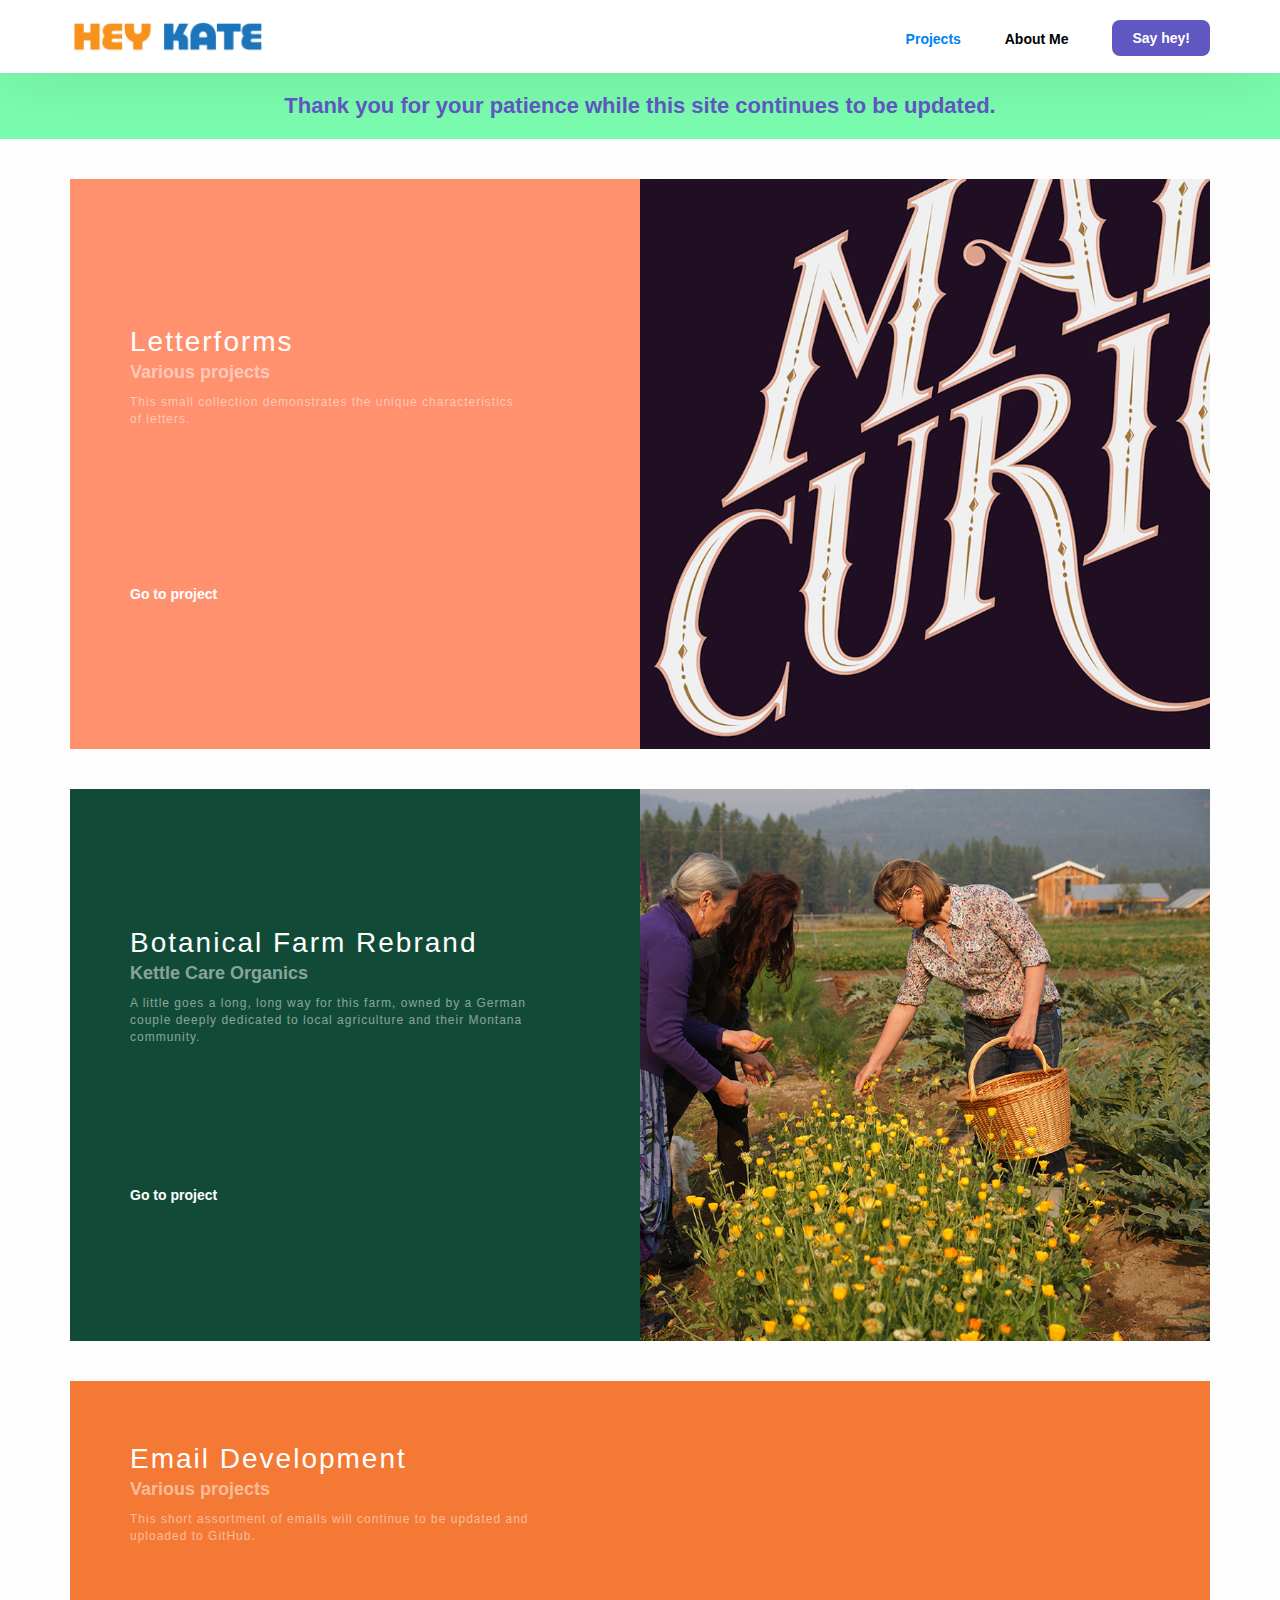
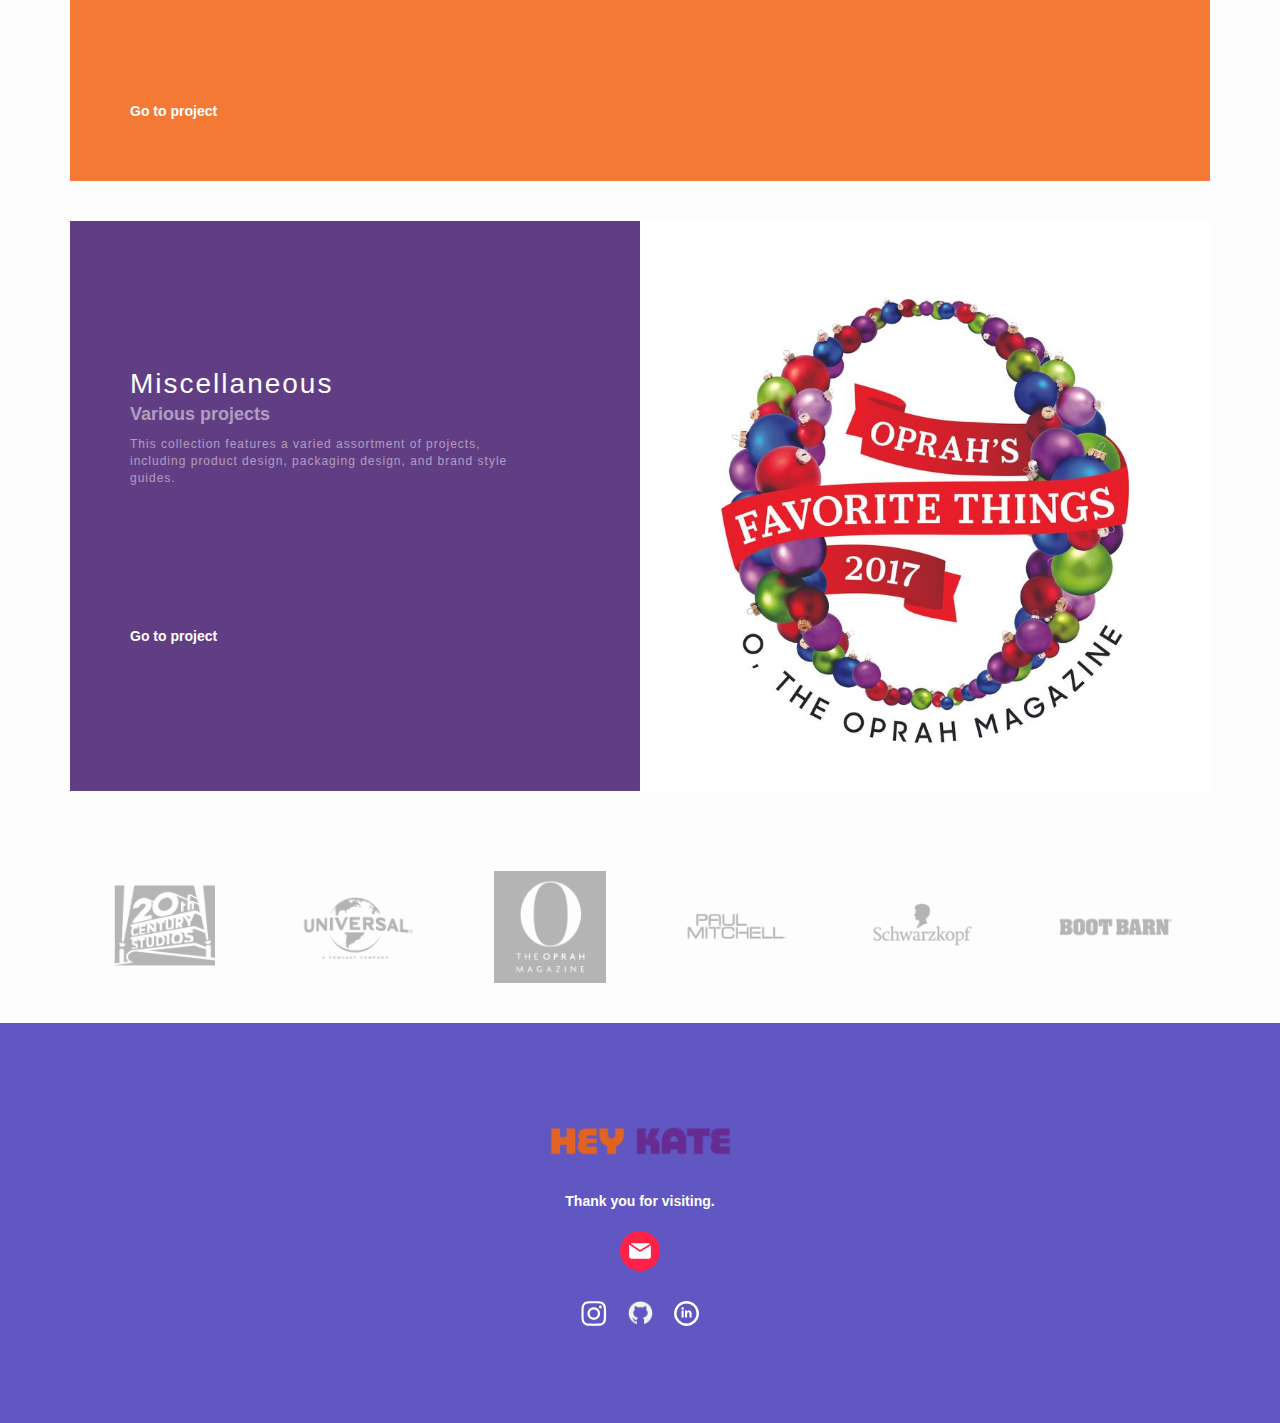
==== commit d8716df9: "Uploade Index and Email Marketing pages" ====
--- a/index.html
+++ b/index.html
@@ -1,4 +1,4 @@
-<!DOCTYPE html><!--  Last Published: Wed Sep 04 2024 04:30:24 GMT+0000 (Coordinated Universal Time)  -->
+<!DOCTYPE html><!--  Last Published: Tue Sep 17 2024 03:53:32 GMT+0000 (Coordinated Universal Time)  -->
 <html data-wf-page="66d731d47c9ecb0f7d11a5f3" data-wf-site="66d731d47c9ecb0f7d11a5ff" lang="En">
 <head>
   <meta charset="utf-8">
@@ -66,8 +66,8 @@
           <h2 class="project-title">Email Development</h2>
           <h4 class="heading-2">Various projects</h4>
           <p class="paragraph-2">This short assortment of emails will continue to be updated and uploaded to GitHub.</p>
-          <a href="#" class="link">Go to project (Link NOT set up)</a>
-        </div><img src="images/COMDATA_ChargePass_3in1.gif" loading="lazy" alt="" class="image-5">
+          <a href="email-marketing.html" class="link">Go to project </a>
+        </div><img src="images/Screenshot-2024-08-14-at-7.26.45-PM.png" loading="lazy" sizes="(max-width: 479px) 96vw, (max-width: 767px) 92vw, (max-width: 1919px) 47vw, 770px" srcset="images/Screenshot-2024-08-14-at-7.26.45-PM-p-500.png 500w, images/Screenshot-2024-08-14-at-7.26.45-PM-p-800.png 800w, images/Screenshot-2024-08-14-at-7.26.45-PM-p-1080.png 1080w, images/Screenshot-2024-08-14-at-7.26.45-PM-p-1600.png 1600w, images/Screenshot-2024-08-14-at-7.26.45-PM.png 1748w" alt="" class="image-5">
       </div>
       <div class="div-block-project color3">
         <div class="project-details">
--- a/css/kateboster-c3c0c1fcd51ceb981d095907182e.webflow.css
+++ b/css/kateboster-c3c0c1fcd51ceb981d095907182e.webflow.css
@@ -1111,7 +1111,8 @@
 .heading-4 {
   color: #6158c3;
   text-align: center;
-  margin-bottom: 20px;
+  margin-top: 15px;
+  margin-bottom: 15px;
   font-family: Inter, sans-serif;
   font-size: 22px;
   font-weight: 600;
@@ -1119,7 +1120,7 @@
 
 .section-8 {
   background-color: #7afcae;
-  margin-bottom: 49px;
+  margin-bottom: 40px;
 }
 
 .image-19 {
@@ -1643,6 +1644,78 @@
   background-color: var(--main-brand-color);
 }
 
+.div-block-21 {
+  grid-column-gap: 16px;
+  grid-row-gap: 16px;
+  background-color: #fff0;
+  grid-template-rows: auto auto auto;
+  grid-template-columns: 1fr 1fr;
+  grid-auto-columns: 1fr;
+  display: grid;
+}
+
+.image-46 {
+  background-color: #98b1e7;
+}
+
+.image-47 {
+  background-color: #cbf893;
+}
+
+.image-47.devexamples, .image-48 {
+  background-color: #ffbd7a;
+}
+
+.image-48.anigif {
+  width: 60%;
+  max-width: none;
+}
+
+.image-49.devexamples {
+  background-color: #cbf893;
+}
+
+.div-block-22 {
+  background-color: #c0f0ff;
+  justify-content: center;
+  align-items: center;
+  margin-left: 0;
+  margin-right: 0;
+  padding-left: 0;
+  display: flex;
+}
+
+.dive-block-22 {
+  background-color: #fdffa0;
+  justify-content: center;
+  align-items: center;
+  margin-top: 0;
+  padding-top: 20px;
+  padding-bottom: 20px;
+  display: flex;
+}
+
+.image-50 {
+  width: 60%;
+  max-width: none;
+}
+
+.div-block-23 {
+  background-color: #d1d1d1;
+  justify-content: center;
+  align-items: center;
+  padding-top: 20px;
+  padding-bottom: 20px;
+  display: flex;
+}
+
+.section-16 {
+  margin-top: 0;
+  margin-bottom: 0;
+  padding-top: 40px;
+  padding-bottom: 40px;
+}
+
 @media screen and (min-width: 1920px) {
   .section {
     justify-content: center;
@@ -1882,6 +1955,15 @@
 
   .slide.bootbarn {
     background-color: #fff;
+  }
+
+  .heading-4 {
+    margin-top: 20px;
+    margin-bottom: 20px;
+  }
+
+  .section-8 {
+    margin-bottom: 50px;
   }
 
   .slide-2 {
@@ -2336,6 +2418,26 @@
     justify-content: flex-start;
     align-items: stretch;
   }
+
+  .div-block-21 {
+    grid-template-rows: auto auto;
+    grid-template-columns: 1fr 1fr 1fr;
+    width: auto;
+  }
+
+  .image-46.devexamples, .image-47.devexamples, .image-49.devexamples {
+    width: 100%;
+    max-width: none;
+  }
+
+  .section-16 {
+    margin-top: 0;
+    margin-bottom: 0;
+  }
+
+  .container-7 {
+    max-width: 1800px;
+  }
 }
 
 @media screen and (max-width: 991px) {
@@ -2868,6 +2970,32 @@
 
   .div-block-19 {
     padding: 60px 40px 100px;
+  }
+
+  .div-block-21 {
+    grid-template-rows: auto auto auto auto;
+    grid-template-columns: 1fr;
+    width: 100%;
+  }
+
+  .image-46 {
+    width: 100%;
+    max-width: none;
+  }
+
+  .div-block-22 {
+    padding-top: 60px;
+    padding-bottom: 60px;
+  }
+
+  .dive-block-22, .div-block-23 {
+    padding-top: 40px;
+    padding-bottom: 40px;
+  }
+
+  .section-16 {
+    padding-top: 0;
+    padding-bottom: 0;
   }
 }
 
@@ -3394,6 +3522,16 @@
   .image-44 {
     max-width: 100%;
   }
+
+  .image-49 {
+    width: 100%;
+    max-width: none;
+  }
+
+  .section-16 {
+    padding-top: 0;
+    padding-bottom: 0;
+  }
 }
 
 @media screen and (max-width: 479px) {
@@ -3954,6 +4092,15 @@
     display: block;
     overflow: hidden;
   }
-}
-
-
+
+  .section-16 {
+    padding-top: 0;
+    padding-bottom: 0;
+  }
+}
+
+#w-node-_4c8835d8-0470-1bd6-e2e2-cfa125aaf11b-c6ddf252, #w-node-d8746207-4de4-84e7-6c48-b553ac48183e-c6ddf252 {
+  grid-area: span 1 / span 1 / span 1 / span 1;
+}
+
+
